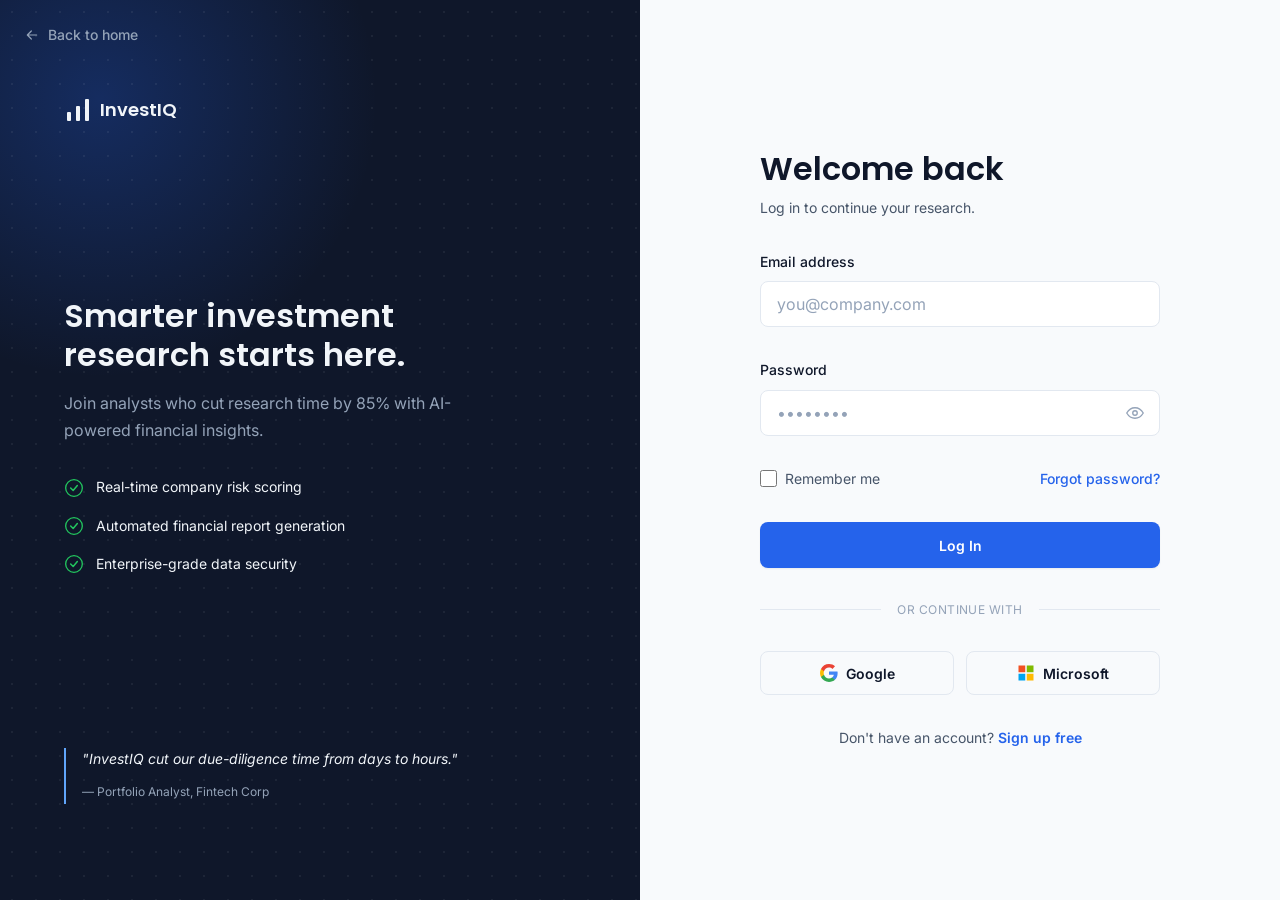
==== ai-analysis.html @ f7ddc1a7 "feat: complete InvestIQ platform with live AI analysis, investment reports, and security hardening" ====
<!DOCTYPE html>
<html lang="en">
<head>
  <meta charset="UTF-8" />
  <meta name="viewport" content="width=device-width, initial-scale=1.0" />
  <title>AI Analysis — InvestIQ</title>
  <meta name="description" content="AI-generated investment analysis, recommendation, SWOT, and multi-year predictions for a company." />

  <link rel="preconnect" href="https://fonts.googleapis.com">
  <link rel="preconnect" href="https://fonts.gstatic.com" crossorigin>
  <link href="https://fonts.googleapis.com/css2?family=Inter:wght@400;500;600;700&family=Poppins:wght@500;600;700&display=swap" rel="stylesheet">

  <link rel="stylesheet" href="css/variables.css" />
  <link rel="stylesheet" href="css/base.css" />
  <link rel="stylesheet" href="css/dashboard.css" />
  <link rel="stylesheet" href="css/company-research.css" />
  <link rel="stylesheet" href="css/ai-analysis.css" />
</head>
<body>

  <div class="sidebar-backdrop" id="sidebarBackdrop"></div>

  <div class="dashboard-shell">

    <!-- ==========================================================
         SIDEBAR (same structure as dashboard.html, AI Analysis active)
         ========================================================== -->
    <aside class="sidebar" id="sidebar">
      <a href="index.html" class="sidebar__logo">
        <svg width="26" height="26" viewBox="0 0 28 28" fill="none" xmlns="http://www.w3.org/2000/svg" aria-hidden="true">
          <rect x="3" y="16" width="4" height="9" rx="1" fill="currentColor"/>
          <rect x="12" y="10" width="4" height="15" rx="1" fill="currentColor"/>
          <rect x="21" y="3" width="4" height="22" rx="1" fill="currentColor"/>
        </svg>
        <span class="sidebar__logo-text">InvestIQ</span>
      </a>

      <nav class="sidebar__group">
        <span class="sidebar__group-title">Workspace</span>
        <a href="dashboard.html" class="sidebar__link">
          <svg viewBox="0 0 24 24" fill="none" aria-hidden="true"><rect x="3" y="3" width="7" height="9" rx="1.5" stroke="currentColor" stroke-width="1.8"/><rect x="14" y="3" width="7" height="5" rx="1.5" stroke="currentColor" stroke-width="1.8"/><rect x="14" y="12" width="7" height="9" rx="1.5" stroke="currentColor" stroke-width="1.8"/><rect x="3" y="16" width="7" height="5" rx="1.5" stroke="currentColor" stroke-width="1.8"/></svg>
          <span>Dashboard</span>
        </a>
        <a href="company-research.html" class="sidebar__link">
          <svg viewBox="0 0 24 24" fill="none" aria-hidden="true"><circle cx="11" cy="11" r="7" stroke="currentColor" stroke-width="1.8"/><path d="m20 20-3.5-3.5" stroke="currentColor" stroke-width="1.8" stroke-linecap="round"/></svg>
          <span>Company Research</span>
        </a>
        <a href="ai-analysis.html" class="sidebar__link is-active" aria-current="page">
          <svg viewBox="0 0 24 24" fill="none" aria-hidden="true"><path d="M12 2 4 5v6c0 5.2 3.4 9 8 11 4.6-2 8-5.8 8-11V5l-8-3Z" stroke="currentColor" stroke-width="1.8" stroke-linejoin="round"/><path d="m9 12 2 2 4-4" stroke="currentColor" stroke-width="1.8" stroke-linecap="round" stroke-linejoin="round"/></svg>
          <span>AI Analysis</span>
        </a>
        <a href="investment-report.html" class="sidebar__link">
          <svg viewBox="0 0 24 24" fill="none" aria-hidden="true"><path d="M7 3h7l5 5v13H7V3Z" stroke="currentColor" stroke-width="1.8" stroke-linejoin="round"/><path d="M14 3v5h5M9 13h6M9 17h6" stroke="currentColor" stroke-width="1.8" stroke-linecap="round"/></svg>
          <span>Reports</span>
        </a>
        <a href="saved-reports.html" class="sidebar__link">
          <svg viewBox="0 0 24 24" fill="none" aria-hidden="true"><path d="M6 3h12v18l-6-4-6 4V3Z" stroke="currentColor" stroke-width="1.8" stroke-linejoin="round"/></svg>
          <span>Saved Reports</span>
        </a>
      </nav>

      <div class="sidebar__spacer"></div>

      <nav class="sidebar__group sidebar__footer">
        <span class="sidebar__group-title">Account</span>
        <a href="profile.html" class="sidebar__link">
          <svg viewBox="0 0 24 24" fill="none" aria-hidden="true"><circle cx="12" cy="8" r="4" stroke="currentColor" stroke-width="1.8"/><path d="M4 20c1.6-3.8 5-6 8-6s6.4 2.2 8 6" stroke="currentColor" stroke-width="1.8" stroke-linecap="round"/></svg>
          <span>Profile</span>
        </a>
        <a href="settings.html" class="sidebar__link">
          <svg viewBox="0 0 24 24" fill="none" aria-hidden="true"><circle cx="12" cy="12" r="3" stroke="currentColor" stroke-width="1.8"/><path d="M19 12a7 7 0 0 0-.1-1.2l2-1.6-2-3.4-2.4.9a7 7 0 0 0-2-1.2L14 3h-4l-.5 2.5a7 7 0 0 0-2 1.2l-2.4-.9-2 3.4 2 1.6a7 7 0 0 0 0 2.4l-2 1.6 2 3.4 2.4-.9a7 7 0 0 0 2 1.2L10 21h4l.5-2.5a7 7 0 0 0 2-1.2l2.4.9 2-3.4-2-1.6c.07-.4.1-.8.1-1.2Z" stroke="currentColor" stroke-width="1.5" stroke-linejoin="round"/></svg>
          <span>Settings</span>
        </a>
        <a href="help.html" class="sidebar__link">
          <svg viewBox="0 0 24 24" fill="none" aria-hidden="true"><circle cx="12" cy="12" r="10" stroke="currentColor" stroke-width="1.8"/><path d="M9.5 9a2.5 2.5 0 0 1 4.9.8c0 1.7-2.4 1.7-2.4 3.5" stroke="currentColor" stroke-width="1.8" stroke-linecap="round"/><circle cx="12" cy="16.5" r="0.9" fill="currentColor"/></svg>
          <span>Help</span>
        </a>
        <a href="index.html" class="sidebar__link sidebar__link--logout">
          <svg viewBox="0 0 24 24" fill="none" aria-hidden="true"><path d="M9 21H5a2 2 0 0 1-2-2V5a2 2 0 0 1 2-2h4" stroke="currentColor" stroke-width="1.8" stroke-linecap="round" stroke-linejoin="round"/><path d="M16 17l5-5-5-5M21 12H9" stroke="currentColor" stroke-width="1.8" stroke-linecap="round" stroke-linejoin="round"/></svg>
          <span>Logout</span>
        </a>
      </nav>
    </aside>

    <!-- ==========================================================
         CONTENT COLUMN
         ========================================================== -->
    <div class="dashboard-content">

      <!-- TOPBAR (same structure as dashboard.html) -->
      <header class="topbar">
        <button class="topbar__toggle" id="sidebarToggle" aria-label="Toggle sidebar" aria-expanded="false">
          <svg viewBox="0 0 24 24" fill="none" aria-hidden="true" width="20" height="20"><path d="M4 6h16M4 12h16M4 18h16" stroke="currentColor" stroke-width="1.8" stroke-linecap="round"/></svg>
        </button>

        <div class="topbar__search">
          <svg viewBox="0 0 24 24" fill="none" aria-hidden="true"><circle cx="11" cy="11" r="7" stroke="currentColor" stroke-width="1.8"/><path d="m20 20-3.5-3.5" stroke="currentColor" stroke-width="1.8" stroke-linecap="round"/></svg>
          <input type="search" placeholder="Search companies, reports, tickers..." aria-label="Search" />
        </div>

        <div class="topbar__spacer"></div>

        <span class="topbar__date" id="topbarDate"></span>

        <div class="topbar__actions">
          <div class="dropdown" data-dropdown>
            <button class="topbar__icon-btn" data-dropdown-trigger aria-label="Notifications" aria-expanded="false" aria-haspopup="true">
              <svg viewBox="0 0 24 24" fill="none" aria-hidden="true"><path d="M6 8a6 6 0 1 1 12 0c0 4 1.5 5.5 2 6H4c.5-.5 2-2 2-6Z" stroke="currentColor" stroke-width="1.7" stroke-linejoin="round"/><path d="M10 20a2 2 0 0 0 4 0" stroke="currentColor" stroke-width="1.7" stroke-linecap="round"/></svg>
              <span class="topbar__badge" aria-hidden="true"></span>
            </button>
            <div class="dropdown__panel" role="menu">
              <div class="dropdown__header">
                Notifications
                <a href="#">Mark all read</a>
              </div>
              <div class="notification-item">
                <span class="notification-item__dot"></span>
                <div>
                  <div class="notification-item__title">AI analysis complete for NVIDIA Corp.</div>
                  <div class="notification-item__time">12 minutes ago</div>
                </div>
              </div>
              <div class="notification-item">
                <span class="notification-item__dot"></span>
                <div>
                  <div class="notification-item__title">Your Tesla Inc. report is ready to view.</div>
                  <div class="notification-item__time">1 hour ago</div>
                </div>
              </div>
              <div class="notification-item">
                <span class="notification-item__dot"></span>
                <div>
                  <div class="notification-item__title">Weekly market summary is available.</div>
                  <div class="notification-item__time">Yesterday</div>
                </div>
              </div>
            </div>
          </div>

          <div class="dropdown" data-dropdown>
            <button class="user-trigger" data-dropdown-trigger aria-label="Account menu" aria-expanded="false" aria-haspopup="true">
              <span class="user-avatar">AS</span>
              <span class="user-trigger__name">Aditi Sharma</span>
              <svg viewBox="0 0 24 24" fill="none" aria-hidden="true"><path d="m6 9 6 6 6-6" stroke="currentColor" stroke-width="1.8" stroke-linecap="round" stroke-linejoin="round"/></svg>
            </button>
            <div class="dropdown__panel user-menu" role="menu">
              <div class="user-menu__identity">
                <span class="user-avatar">AS</span>
                <div>
                  <div class="user-menu__identity-name">Aditi Sharma</div>
                  <div class="user-menu__identity-email">aditi.sharma@investiq.com</div>
                </div>
              </div>
              <a href="#" class="dropdown-link">
                <svg viewBox="0 0 24 24" fill="none" aria-hidden="true"><circle cx="12" cy="8" r="4" stroke="currentColor" stroke-width="1.8"/><path d="M4 20c1.6-3.8 5-6 8-6s6.4 2.2 8 6" stroke="currentColor" stroke-width="1.8" stroke-linecap="round"/></svg>
                Profile
              </a>
              <a href="#" class="dropdown-link">
                <svg viewBox="0 0 24 24" fill="none" aria-hidden="true"><circle cx="12" cy="12" r="3" stroke="currentColor" stroke-width="1.8"/><path d="M19 12a7 7 0 0 0-.1-1.2l2-1.6-2-3.4-2.4.9a7 7 0 0 0-2-1.2L14 3h-4l-.5 2.5a7 7 0 0 0-2 1.2l-2.4-.9-2 3.4 2 1.6a7 7 0 0 0 0 2.4l-2 1.6 2 3.4 2.4-.9a7 7 0 0 0 2 1.2L10 21h4l.5-2.5a7 7 0 0 0 2-1.2l2.4.9 2-3.4-2-1.6c.07-.4.1-.8.1-1.2Z" stroke="currentColor" stroke-width="1.5" stroke-linejoin="round"/></svg>
                Settings
              </a>
              <div class="dropdown-divider"></div>
              <a href="index.html" class="dropdown-link dropdown-link--danger">
                <svg viewBox="0 0 24 24" fill="none" aria-hidden="true"><path d="M9 21H5a2 2 0 0 1-2-2V5a2 2 0 0 1 2-2h4" stroke="currentColor" stroke-width="1.8" stroke-linecap="round" stroke-linejoin="round"/><path d="M16 17l5-5-5-5M21 12H9" stroke="currentColor" stroke-width="1.8" stroke-linecap="round" stroke-linejoin="round"/></svg>
                Logout
              </a>
            </div>
          </div>
        </div>
      </header>

      <!-- BODY -->
      <div class="dashboard-body dashboard-body--single">
        <main class="dashboard-main">

          <!-- ==========================================================
               HEADER — real research identity + status
               ========================================================== -->
          <section class="panel ai-header" aria-label="Analysis header" data-skeleton id="aiHeaderPanel">
            <div class="ai-header__identity">
              <div class="company-overview__logo" id="aiCompanyLogo">--</div>
              <div>
                <h1 class="ai-header__name" id="aiCompanyName">Select a company to analyze</h1>
                <span class="company-overview__ticker" id="aiCompanyTicker"></span>
              </div>
            </div>

            <div class="ai-header__meta">
              <div class="ai-header__meta-item">
                <span class="company-overview__label">Analysis Status</span>
                <span class="badge" id="aiStatusBadge">Not started</span>
              </div>
              <div class="ai-header__meta-item">
                <span class="company-overview__label">AI Score</span>
                <span class="ai-header__confidence" id="aiHeaderScore">--</span>
              </div>
              <button type="button" class="btn btn-primary" id="runAnalysisBtn">
                <svg viewBox="0 0 24 24" fill="none" aria-hidden="true" width="18" height="18"><path d="M12 2 4 5v6c0 5.2 3.4 9 8 11 4.6-2 8-5.8 8-11V5l-8-3Z" stroke="currentColor" stroke-width="1.8" stroke-linejoin="round"/></svg>
                <span class="btn-label">Run AI Analysis</span>
              </button>
            </div>
          </section>

          <!-- Empty state shown when no ?research_id= is present -->
          <section class="panel" id="aiNoResearchNotice" hidden>
            <p>No research selected. Start from <a href="company-research.html">Company Research</a> to create one, then come back here to run AI analysis on it.</p>
          </section>

          <!-- Error / provider-unavailable state -->
          <section class="panel" id="aiErrorNotice" role="alert" hidden></section>

          <!-- ==========================================================
               OVERALL AI SCORE — real ai_score from Gemini (0-100),
               validated server-side; never a fabricated default.
               ========================================================== -->
          <section class="panel ai-score" aria-label="Overall AI score" id="aiScoreSection" hidden>
            <div class="ai-score__main">
              <div class="ai-score__circle">
                <svg viewBox="0 0 120 120" aria-hidden="true">
                  <circle cx="60" cy="60" r="50" fill="none" stroke="var(--color-border)" stroke-width="10"/>
                  <circle class="gauge-arc" id="aiScoreArc" style="--gauge-offset:100;" cx="60" cy="60" r="50" stroke="var(--color-primary)" pathLength="314" stroke-dasharray="314" transform="rotate(-90 60 60)"/>
                </svg>
                <div class="ai-score__circle-label">
                  <span class="ai-score__number" id="aiScoreNumber">--</span>
                  <span class="ai-score__out-of">/ 100</span>
                </div>
              </div>
              <div>
                <h2 class="panel__title">Overall AI Score</h2>
                <p class="ai-score__summary" id="aiSummaryText"></p>
              </div>
            </div>
            <p class="field-hint">AI-generated score based only on the financial data and news retrieved for this company — not a guarantee or certified rating.</p>
          </section>

          <!-- ==========================================================
               FINANCIAL DATA — real Alpha Vantage quote (same fields
               shown on Company Research), plus Gemini's plain-language
               financial_assessment text. No fabricated Revenue/EPS/
               Cash Flow/Debt/ROE, since the quote endpoint used here
               doesn't provide them.
               ========================================================== -->
          <section aria-label="Financial data" id="aiFinancialSection" hidden>
            <div class="panel__head panel__head--loose">
              <h2 class="panel__title">Financial Data</h2>
            </div>
            <div class="stat-cards financial-summary" id="aiFinancialCards"></div>
            <div class="panel" style="margin-top:1rem;">
              <h3 class="panel__title" style="font-size:0.95rem;">AI Financial Assessment</h3>
              <p id="aiFinancialAssessment"></p>
            </div>
          </section>

          <!-- ==========================================================
               AI RECOMMENDATION — real recommendation (Buy/Hold/Sell)
               + ai_score as "confidence", explained with the model's
               own overall_outlook text. Never phrased as certain.
               ========================================================== -->
          <section class="panel ai-recommendation" aria-label="AI recommendation" id="aiRecommendationSection" hidden>
            <div class="panel__head">
              <h2 class="panel__title">AI Recommendation</h2>
              <span class="eyebrow">
                <svg width="12" height="12" viewBox="0 0 12 12" fill="none" aria-hidden="true"><circle cx="6" cy="6" r="6" fill="currentColor"/></svg>
                AI Generated
              </span>
            </div>
            <div class="ai-recommendation__body">
              <div class="ai-recommendation__verdict">
                <span class="ai-recommendation__verdict-label badge" id="aiRecommendationBadge">--</span>
                <span class="ai-recommendation__confidence" id="aiRecommendationConfidence"></span>
              </div>
              <p class="ai-recommendation__explanation" id="aiOutlookText"></p>
            </div>
          </section>

          <!-- ==========================================================
               RISKS & OPPORTUNITIES — real key_risks/key_opportunities
               text from Gemini. Renamed from "SWOT Analysis" since the
               model isn't asked to produce a full four-quadrant SWOT.
               ========================================================== -->
          <section class="panel swot" aria-label="Risks and opportunities" id="aiRisksSection" hidden>
            <div class="panel__head">
              <h2 class="panel__title">Risks &amp; Opportunities</h2>
            </div>
            <div class="swot-grid">
              <div class="swot-quadrant swot-quadrant--weakness">
                <h3 class="swot-quadrant__title">Key Risks</h3>
                <p id="aiKeyRisks"></p>
              </div>
              <div class="swot-quadrant swot-quadrant--opportunity">
                <h3 class="swot-quadrant__title">Key Opportunities</h3>
                <p id="aiKeyOpportunities"></p>
              </div>
            </div>
          </section>

          <!-- ==========================================================
               NEWS SENTIMENT — real news_sentiment text from Gemini,
               based on the same articles fetched on Company Research.
               No fabricated Analyst/Social sentiment sub-scores.
               ========================================================== -->
          <section class="panel market-sentiment" aria-label="News sentiment" id="aiNewsSentimentSection" hidden>
            <div class="panel__head">
              <h2 class="panel__title">News Sentiment</h2>
            </div>
            <p id="aiNewsSentimentText"></p>
          </section>

          <!-- ==========================================================
               ACTION BUTTONS
               ========================================================== -->
          <section class="research-actions" aria-label="Analysis actions" id="aiActionsSection" hidden>
            <button type="button" class="btn btn-primary" id="goToReportBtn">
              <svg viewBox="0 0 24 24" fill="none" aria-hidden="true" width="18" height="18"><path d="M12 2 4 5v6c0 5.2 3.4 9 8 11 4.6-2 8-5.8 8-11V5l-8-3Z" stroke="currentColor" stroke-width="1.8" stroke-linejoin="round"/></svg>
              <span class="btn-label">Generate Full Report</span>
            </button>
            <button type="button" class="btn btn-ghost" id="exportAnalysisBtn">
              <svg viewBox="0 0 24 24" fill="none" aria-hidden="true" width="18" height="18"><path d="M7 3h7l5 5v13H7V3Z" stroke="currentColor" stroke-width="1.8" stroke-linejoin="round"/><path d="M14 3v5h5" stroke="currentColor" stroke-width="1.8" stroke-linecap="round"/></svg>
              <span class="btn-label">Export</span>
            </button>
          </section>

        </main>
      </div>
    </div>
  </div>

  <script src="js/config.js" defer></script>
  <script src="js/dashboard.js" defer></script>
  <script src="js/ai-analysis.js" defer></script>
</body>
</html>
---- css/variables.css ----
/* ==========================================================================
   VARIABLES.CSS
   --------------------------------------------------------------------------
   This file holds every design "token" for InvestIQ: colors, fonts,
   spacing, radii, shadows, and animation timings.

   WHY THIS FILE EXISTS:
   Instead of hardcoding a hex code or a pixel value in fifty different
   places, we define it once here as a CSS Custom Property (a "variable").
   Later, when we build the Dashboard, Reports page, or Company Analysis
   page, every one of those files will reuse these SAME variables. This is
   what makes the whole project "scalable" -- if the client ever asks to
   change the brand blue, we change ONE line here instead of hunting
   through thousands of lines of CSS.
   ========================================================================== */

:root {
  /* ------------------------------------------------------------------
     COLOR SYSTEM
     Financial products live and die on trust, so every color here is
     chosen for a psychological reason, not just because it looks nice.
     ------------------------------------------------------------------ */

  /* Brand blue: the "trust" color. Used for primary buttons, links,
     active states, and the logo. Blue is the most trusted color in
     finance (think Chase, PayPal, Visa, American Express). */
  --color-primary: #2563eb;
  --color-primary-dark: #1d4ed8;
  --color-primary-light: #60a5fa;

  /* Deep navy: our "authority" color. Used for the navbar background,
     footer, and dark UI surfaces. Navy reads as serious and corporate
     without the harshness of pure black. */
  --color-navy: #0f172a;
  --color-navy-soft: #1e293b;

  /* Neutral surfaces */
  --color-bg: #f8fafc;       /* page background - soft, not stark white */
  --color-surface: #ffffff;  /* card background */
  --color-surface-tint: #eef4ff; /* faint blue-tinted band, used to break
                                     up light sections without going full
                                     navy (keeps the navy "bookend" feel
                                     reserved for hero-glow + footer only) */
  --color-border: #e2e8f0;   /* hairline borders between elements */

  /* Text colors */
  --color-text-primary: #0f172a;   /* headings - near-black navy */
  --color-text-secondary: #475569; /* body copy */
  --color-text-muted: #94a3b8;     /* captions, timestamps, helper text */
  --color-text-on-dark: #f1f5f9;   /* text placed on navy backgrounds */
  --color-text-on-dark-muted: #94a3b8;

  /* Signal colors -- these map directly to financial psychology.
     Green = growth/gain, Red = risk/loss, Amber = caution/neutral. */
  --color-success: #22c55e;
  --color-success-bg: #dcfce7;
  --color-danger: #ef4444;
  --color-danger-bg: #fee2e2;
  --color-warning: #f59e0b;
  --color-warning-bg: #fef3c7;

  /* Gradients used sparingly for the hero "signature" panel only --
     everywhere else stays flat and calm, so the one gradient we use
     actually feels special instead of decorative noise. */
  --gradient-primary: linear-gradient(135deg, #1e3a8a 0%, #2563eb 60%, #3b82f6 100%);

  /* ------------------------------------------------------------------
     TYPOGRAPHY
     Poppins = display face (headlines only, used with restraint).
     Inter   = body/UI face (paragraphs, buttons, nav, data tables) --
     Inter has excellent legibility at small sizes and true tabular
     figures, which matters a lot once we're rendering financial numbers.
     ------------------------------------------------------------------ */
  --font-display: 'Poppins', 'Inter', sans-serif;
  --font-body: 'Inter', -apple-system, BlinkMacSystemFont, sans-serif;

  --fs-xs: 0.75rem;    /* 12px - captions */
  --fs-sm: 0.875rem;   /* 14px - helper text, nav links */
  --fs-base: 1rem;     /* 16px - body copy */
  --fs-lg: 1.125rem;   /* 18px - lead paragraphs */
  --fs-xl: 1.5rem;     /* 24px - card titles */
  --fs-2xl: 2rem;      /* 32px - section headings */
  --fs-3xl: 2.75rem;   /* 44px - hero headline (desktop) */
  --fs-4xl: 3.5rem;    /* 56px - reserved for extra-large displays */

  --fw-regular: 400;
  --fw-medium: 500;
  --fw-semibold: 600;
  --fw-bold: 700;

  /* ------------------------------------------------------------------
     SPACING SYSTEM -- strict 8-point grid.
     Every margin/padding in the project should be a multiple of 8px
     (or occasionally 4px for tight spots). This is what makes a layout
     feel "designed" rather than eyeballed.
     ------------------------------------------------------------------ */
  --space-1: 0.25rem;  /* 4px  */
  --space-2: 0.5rem;   /* 8px  */
  --space-3: 0.75rem;  /* 12px */
  --space-4: 1rem;     /* 16px */
  --space-5: 1.5rem;   /* 24px */
  --space-6: 2rem;     /* 32px */
  --space-7: 3rem;     /* 48px */
  --space-8: 4rem;     /* 64px */
  --space-9: 6rem;     /* 96px */
  --space-10: 8rem;    /* 128px */

  /* ------------------------------------------------------------------
     RADIUS, SHADOW, MOTION
     ------------------------------------------------------------------ */
  --radius-sm: 8px;
  --radius-md: 12px;
  --radius-lg: 20px;
  --radius-full: 999px;

  --shadow-sm: 0 1px 2px rgba(15, 23, 42, 0.06);
  --shadow-md: 0 4px 12px rgba(15, 23, 42, 0.08);
  --shadow-lg: 0 12px 32px rgba(15, 23, 42, 0.12);
  --shadow-glow: 0 20px 60px rgba(37, 99, 235, 0.25);

  --ease-standard: cubic-bezier(0.4, 0, 0.2, 1);
  --duration-fast: 150ms;
  --duration-base: 250ms;
  --duration-slow: 500ms;

  /* Max width for centered page content -- keeps lines of text and
     layouts readable on large monitors instead of stretching edge to edge. */
  --container-width: 1200px;
}
---- css/base.css ----
/* ==========================================================================
   BASE.CSS
   --------------------------------------------------------------------------
   A lightweight reset + global element defaults. This runs ONCE, site-wide.
   Component files (navbar.css, hero.css, etc.) never redefine things like
   body font or box-sizing -- they inherit it from here. Keeping resets
   separate from components prevents the CSS specificity conflicts the
   brief specifically warned about (rules cancelling each other out).
   ========================================================================== */

*,
*::before,
*::after {
  box-sizing: border-box;
  margin: 0;
  padding: 0;
}

html {
  scroll-behavior: smooth;
  -webkit-text-size-adjust: 100%;
}

@media (prefers-reduced-motion: reduce) {
  html {
    scroll-behavior: auto;
  }
  *,
  *::before,
  *::after {
    animation-duration: 0.01ms !important;
    animation-iteration-count: 1 !important;
    transition-duration: 0.01ms !important;
    scroll-behavior: auto !important;
  }
}

body {
  font-family: var(--font-body);
  font-size: var(--fs-base);
  line-height: 1.6;
  color: var(--color-text-secondary);
  background-color: var(--color-bg);
  -webkit-font-smoothing: antialiased;
  -moz-osx-font-smoothing: grayscale;
}

h1, h2, h3, h4, h5, h6 {
  font-family: var(--font-display);
  color: var(--color-text-primary);
  font-weight: var(--fw-semibold);
  line-height: 1.2;
}

img, svg {
  display: block;
  max-width: 100%;
}

a {
  color: inherit;
  text-decoration: none;
}

button {
  font-family: inherit;
  cursor: pointer;
  border: none;
  background: none;
}

ul, ol {
  list-style: none;
}

:focus-visible {
  outline: 2px solid var(--color-primary);
  outline-offset: 3px;
  border-radius: var(--radius-sm);
}

.container {
  width: 100%;
  max-width: var(--container-width);
  margin-inline: auto;
  padding-inline: var(--space-5);
}

.section {
  padding-block: var(--space-9);
  scroll-margin-top: 88px; /* keeps anchor-scrolled sections clear of the sticky navbar */
}

.eyebrow {
  display: inline-flex;
  align-items: center;
  gap: var(--space-2);
  font-size: var(--fs-xs);
  font-weight: var(--fw-semibold);
  letter-spacing: 0.08em;
  text-transform: uppercase;
  color: var(--color-primary);
  background: rgba(37, 99, 235, 0.08);
  padding: var(--space-2) var(--space-4);
  border-radius: var(--radius-full);
}

.btn {
  display: inline-flex;
  align-items: center;
  justify-content: center;
  gap: var(--space-2);
  font-family: var(--font-body);
  font-size: var(--fs-sm);
  font-weight: var(--fw-semibold);
  padding: var(--space-3) var(--space-5);
  border-radius: var(--radius-sm);
  transition: transform var(--duration-fast) var(--ease-standard),
              box-shadow var(--duration-fast) var(--ease-standard),
              background-color var(--duration-fast) var(--ease-standard);
  white-space: nowrap;
}

.btn-primary {
  background: var(--color-primary);
  color: #ffffff;
  box-shadow: var(--shadow-sm);
}

.btn-primary:hover {
  background: var(--color-primary-dark);
  box-shadow: var(--shadow-md);
  transform: translateY(-1px);
}

.btn-ghost {
  background: transparent;
  color: var(--color-text-primary);
  border: 1px solid var(--color-border);
}

.btn-ghost:hover {
  border-color: var(--color-primary);
  color: var(--color-primary);
}

.btn-lg {
  padding: var(--space-4) var(--space-6);
  font-size: var(--fs-base);
}
---- css/dashboard.css ----
/* ==========================================================================
   DASHBOARD.CSS
   --------------------------------------------------------------------------
   Styles for dashboard.html only. Everything here builds on top of the
   tokens in variables.css and the .btn/.eyebrow/.container utilities in
   base.css -- nothing is redefined here that already exists elsewhere.

   PAGE SKELETON:
     ┌─────────────┬──────────────────────────────────────────┐
     │             │  .topbar (sticky)                          │
     │  .sidebar   ├──────────────────────────────┬─────────────┤
     │             │  .dashboard-main              │ .insights-  │
     │             │  (welcome, stats, charts,      │  panel      │
     │             │   table, recent searches)      │ (right)     │
     └─────────────┴──────────────────────────────┴─────────────┘

   .dashboard-shell is a CSS grid with two columns (sidebar, content).
   Inside the content column, .dashboard-body is ANOTHER grid splitting
   main content from the right insights panel. Two nested grids instead
   of one complex one -- easier to reason about and to collapse
   independently at different breakpoints.
   ========================================================================== */

/* ------------------------------------------------------------------
   SHELL + SIDEBAR
   ------------------------------------------------------------------ */
html, body {
  height: 100%;
}

.dashboard-shell {
  display: grid;
  grid-template-columns: 260px 1fr;
  min-height: 100vh;
  background: var(--color-bg);
}

.sidebar {
  background: var(--color-navy);
  color: var(--color-text-on-dark-muted);
  display: flex;
  flex-direction: column;
  padding: var(--space-5) var(--space-4);
  position: sticky;
  top: 0;
  height: 100vh;
  overflow-y: auto;
  transition: width var(--duration-base) var(--ease-standard);
}

.sidebar__logo {
  display: flex;
  align-items: center;
  gap: var(--space-2);
  color: var(--color-text-on-dark);
  font-family: var(--font-display);
  font-weight: var(--fw-semibold);
  font-size: var(--fs-lg);
  padding: var(--space-2);
  margin-bottom: var(--space-7);
}

.sidebar__logo svg {
  color: var(--color-primary-light);
  flex-shrink: 0;
}

.sidebar__group {
  display: flex;
  flex-direction: column;
  gap: var(--space-1);
  margin-bottom: var(--space-6);
}

.sidebar__group-title {
  font-size: 0.6875rem;
  font-weight: var(--fw-semibold);
  letter-spacing: 0.08em;
  text-transform: uppercase;
  color: var(--color-text-on-dark-muted);
  opacity: 0.6;
  padding: 0 var(--space-3);
  margin-bottom: var(--space-2);
}

.sidebar__link {
  display: flex;
  align-items: center;
  gap: var(--space-3);
  padding: var(--space-3);
  border-radius: var(--radius-sm);
  font-size: var(--fs-sm);
  font-weight: var(--fw-medium);
  color: var(--color-text-on-dark-muted);
  border-left: 3px solid transparent;
  transition: background-color var(--duration-fast) var(--ease-standard),
              color var(--duration-fast) var(--ease-standard);
}

.sidebar__link svg {
  width: 20px;
  height: 20px;
  flex-shrink: 0;
}

.sidebar__link:hover {
  background: rgba(255, 255, 255, 0.06);
  color: var(--color-text-on-dark);
}

/* Active page indicator: tinted background + left accent bar, so it's
   readable at a glance even when the label is hidden in rail mode. */
.sidebar__link.is-active {
  background: rgba(37, 99, 235, 0.16);
  color: #ffffff;
  border-left-color: var(--color-primary-light);
}

.sidebar__link--logout {
  color: #fca5a5;
}

.sidebar__link--logout:hover {
  background: rgba(239, 68, 68, 0.12);
  color: #fecaca;
}

.sidebar__spacer {
  flex: 1;
}

.sidebar__footer {
  border-top: 1px solid rgba(255, 255, 255, 0.08);
  padding-top: var(--space-4);
}

/* Backdrop shown behind the sidebar only on mobile, when it's open as
   an off-canvas drawer (see media query near the bottom of this file). */
.sidebar-backdrop {
  display: none;
}

/* ------------------------------------------------------------------
   CONTENT COLUMN
   ------------------------------------------------------------------ */
.dashboard-content {
  min-width: 0; /* prevents grid children (like the table) from
                   forcing the whole column wider than the viewport */
}

/* ------------------------------------------------------------------
   TOPBAR
   ------------------------------------------------------------------ */
.topbar {
  position: sticky;
  top: 0;
  z-index: 50;
  display: flex;
  align-items: center;
  gap: var(--space-4);
  background: rgba(248, 250, 252, 0.85);
  backdrop-filter: blur(10px);
  -webkit-backdrop-filter: blur(10px);
  border-bottom: 1px solid var(--color-border);
  padding: var(--space-4) var(--space-6);
}

.topbar__toggle {
  display: flex;
  align-items: center;
  justify-content: center;
  width: 38px;
  height: 38px;
  border-radius: var(--radius-sm);
  color: var(--color-text-secondary);
  transition: background-color var(--duration-fast) var(--ease-standard);
  flex-shrink: 0;
}

.topbar__toggle:hover {
  background: var(--color-surface-tint);
  color: var(--color-primary);
}

.topbar__search {
  position: relative;
  flex: 1;
  max-width: 420px;
}

.topbar__search svg {
  position: absolute;
  left: var(--space-3);
  top: 50%;
  transform: translateY(-50%);
  width: 18px;
  height: 18px;
  color: var(--color-text-muted);
  pointer-events: none;
}

.topbar__search input {
  width: 100%;
  padding: var(--space-2) var(--space-4) var(--space-2) var(--space-8);
  font-size: var(--fs-sm);
  border: 1px solid var(--color-border);
  border-radius: var(--radius-full);
  background: var(--color-surface);
  transition: border-color var(--duration-fast) var(--ease-standard),
              box-shadow var(--duration-fast) var(--ease-standard);
}

.topbar__search input:focus {
  outline: none;
  border-color: var(--color-primary);
  box-shadow: 0 0 0 3px rgba(37, 99, 235, 0.12);
}

.topbar__spacer {
  flex: 1;
}

.topbar__date {
  font-size: var(--fs-xs);
  color: var(--color-text-muted);
  white-space: nowrap;
  display: none;
}

.topbar__actions {
  display: flex;
  align-items: center;
  gap: var(--space-3);
}

/* Bell + dropdown */
.topbar__icon-btn {
  position: relative;
  display: flex;
  align-items: center;
  justify-content: center;
  width: 38px;
  height: 38px;
  border-radius: 50%;
  color: var(--color-text-secondary);
  transition: background-color var(--duration-fast) var(--ease-standard);
}

.topbar__icon-btn:hover {
  background: var(--color-surface-tint);
  color: var(--color-primary);
}

.topbar__icon-btn svg {
  width: 20px;
  height: 20px;
}

.topbar__badge {
  position: absolute;
  top: 6px;
  right: 7px;
  width: 8px;
  height: 8px;
  border-radius: 50%;
  background: var(--color-danger);
  border: 2px solid var(--color-bg);
}

/* Generic dropdown panel shared by notifications + user menu */
.dropdown {
  position: relative;
}

.dropdown__panel {
  position: absolute;
  top: calc(100% + var(--space-3));
  right: 0;
  width: 320px;
  background: var(--color-surface);
  border: 1px solid var(--color-border);
  border-radius: var(--radius-md);
  box-shadow: var(--shadow-lg);
  padding: var(--space-2);
  opacity: 0;
  transform: translateY(-8px) scale(0.98);
  pointer-events: none;
  transform-origin: top right;
  transition: opacity var(--duration-fast) var(--ease-standard),
              transform var(--duration-fast) var(--ease-standard);
  z-index: 60;
}

.dropdown__panel.is-open {
  opacity: 1;
  transform: translateY(0) scale(1);
  pointer-events: auto;
}

.dropdown__header {
  display: flex;
  align-items: center;
  justify-content: space-between;
  padding: var(--space-3);
  font-size: var(--fs-sm);
  font-weight: var(--fw-semibold);
  color: var(--color-text-primary);
  border-bottom: 1px solid var(--color-border);
  margin-bottom: var(--space-2);
}

.dropdown__header a {
  font-size: var(--fs-xs);
  font-weight: var(--fw-medium);
  color: var(--color-primary);
}

.notification-item {
  display: flex;
  gap: var(--space-3);
  padding: var(--space-3);
  border-radius: var(--radius-sm);
  transition: background-color var(--duration-fast) var(--ease-standard);
}

.notification-item:hover {
  background: var(--color-surface-tint);
}

.notification-item__dot {
  width: 8px;
  height: 8px;
  border-radius: 50%;
  background: var(--color-primary);
  margin-top: 6px;
  flex-shrink: 0;
}

.notification-item__title {
  font-size: var(--fs-sm);
  color: var(--color-text-primary);
  margin-bottom: 2px;
}

.notification-item__time {
  font-size: var(--fs-xs);
  color: var(--color-text-muted);
}

/* User menu trigger */
.user-trigger {
  display: flex;
  align-items: center;
  gap: var(--space-2);
  padding: var(--space-1) var(--space-2) var(--space-1) var(--space-1);
  border-radius: var(--radius-full);
  transition: background-color var(--duration-fast) var(--ease-standard);
}

.user-trigger:hover {
  background: var(--color-surface-tint);
}

.user-avatar {
  width: 34px;
  height: 34px;
  border-radius: 50%;
  background: var(--gradient-primary);
  color: #fff;
  display: flex;
  align-items: center;
  justify-content: center;
  font-family: var(--font-display);
  font-weight: var(--fw-semibold);
  font-size: var(--fs-xs);
  flex-shrink: 0;
}

.user-trigger__name {
  font-size: var(--fs-sm);
  font-weight: var(--fw-medium);
  color: var(--color-text-primary);
  display: none;
}

.user-trigger > svg {
  width: 16px;
  height: 16px;
  color: var(--color-text-muted);
  display: none;
}

.user-menu {
  width: 240px;
}

.user-menu__identity {
  display: flex;
  align-items: center;
  gap: var(--space-3);
  padding: var(--space-3);
  margin-bottom: var(--space-2);
}

.user-menu__identity-name {
  font-size: var(--fs-sm);
  font-weight: var(--fw-semibold);
  color: var(--color-text-primary);
}

.user-menu__identity-email {
  font-size: var(--fs-xs);
  color: var(--color-text-muted);
}

.dropdown-link {
  display: flex;
  align-items: center;
  gap: var(--space-3);
  padding: var(--space-3);
  border-radius: var(--radius-sm);
  font-size: var(--fs-sm);
  color: var(--color-text-secondary);
  transition: background-color var(--duration-fast) var(--ease-standard),
              color var(--duration-fast) var(--ease-standard);
}

.dropdown-link svg {
  width: 18px;
  height: 18px;
  color: var(--color-text-muted);
}

.dropdown-link:hover {
  background: var(--color-surface-tint);
  color: var(--color-primary);
}

.dropdown-link--danger {
  color: var(--color-danger);
}

.dropdown-link--danger svg {
  color: var(--color-danger);
}

.dropdown-link--danger:hover {
  background: var(--color-danger-bg);
  color: var(--color-danger);
}

.dropdown-divider {
  height: 1px;
  background: var(--color-border);
  margin: var(--space-2) 0;
}

/* ------------------------------------------------------------------
   PAGE PADDING WRAPPER
   ------------------------------------------------------------------ */
.dashboard-body {
  display: grid;
  grid-template-columns: 1fr 320px;
  gap: var(--space-6);
  padding: var(--space-6);
  align-items: start;
}

.dashboard-main {
  min-width: 0;
  display: flex;
  flex-direction: column;
  gap: var(--space-7);
}

/* ------------------------------------------------------------------
   WELCOME SECTION
   ------------------------------------------------------------------ */
.welcome {
  display: flex;
  align-items: flex-end;
  justify-content: space-between;
  gap: var(--space-6);
  flex-wrap: wrap;
}

.welcome__title {
  font-size: var(--fs-2xl);
  margin-bottom: var(--space-2);
}

.welcome__subtitle {
  font-size: var(--fs-sm);
  color: var(--color-text-secondary);
}

.welcome__subtitle strong {
  color: var(--color-text-primary);
}

/* ------------------------------------------------------------------
   QUICK ACTIONS
   ------------------------------------------------------------------ */
.quick-actions {
  display: grid;
  grid-template-columns: repeat(4, 1fr);
  gap: var(--space-4);
}

.quick-action {
  display: flex;
  align-items: center;
  gap: var(--space-3);
  background: var(--color-surface);
  border: 1px solid var(--color-border);
  border-radius: var(--radius-md);
  padding: var(--space-4);
  text-align: left;
  transition: transform var(--duration-base) var(--ease-standard),
              box-shadow var(--duration-base) var(--ease-standard),
              border-color var(--duration-base) var(--ease-standard);
}

.quick-action:hover {
  transform: translateY(-3px);
  box-shadow: var(--shadow-md);
  border-color: transparent;
}

.quick-action__icon {
  width: 40px;
  height: 40px;
  border-radius: var(--radius-sm);
  background: var(--color-surface-tint);
  color: var(--color-primary);
  display: flex;
  align-items: center;
  justify-content: center;
  flex-shrink: 0;
}

.quick-action__icon svg {
  width: 20px;
  height: 20px;
}

.quick-action__label {
  font-size: var(--fs-sm);
  font-weight: var(--fw-semibold);
  color: var(--color-text-primary);
}

/* ------------------------------------------------------------------
   STATISTIC CARDS
   ------------------------------------------------------------------ */
.stat-cards {
  display: grid;
  grid-template-columns: repeat(5, 1fr);
  gap: var(--space-4);
}

.stat-card {
  background: var(--color-surface);
  border: 1px solid var(--color-border);
  border-radius: var(--radius-md);
  padding: var(--space-5);
  transition: transform var(--duration-base) var(--ease-standard),
              box-shadow var(--duration-base) var(--ease-standard);
}

.stat-card:hover {
  transform: translateY(-3px);
  box-shadow: var(--shadow-md);
}

.stat-card__top {
  display: flex;
  align-items: flex-start;
  justify-content: space-between;
  margin-bottom: var(--space-4);
}

.stat-card__icon {
  width: 38px;
  height: 38px;
  border-radius: var(--radius-sm);
  display: flex;
  align-items: center;
  justify-content: center;
}

.stat-card__icon svg {
  width: 19px;
  height: 19px;
}

.stat-card__icon--blue { background: rgba(37, 99, 235, 0.1); color: var(--color-primary); }
.stat-card__icon--green { background: var(--color-success-bg); color: var(--color-success); }
.stat-card__icon--amber { background: var(--color-warning-bg); color: var(--color-warning); }
.stat-card__icon--red { background: var(--color-danger-bg); color: var(--color-danger); }

.stat-card__trend {
  display: inline-flex;
  align-items: center;
  gap: 2px;
  font-size: var(--fs-xs);
  font-weight: var(--fw-semibold);
  padding: 2px var(--space-2);
  border-radius: var(--radius-full);
}

.stat-card__trend svg {
  width: 12px;
  height: 12px;
}

.stat-card__trend--up {
  color: var(--color-success);
  background: var(--color-success-bg);
}

.stat-card__trend--down {
  color: var(--color-danger);
  background: var(--color-danger-bg);
}

.stat-card__value {
  font-family: var(--font-display);
  font-size: var(--fs-xl);
  font-weight: var(--fw-bold);
  color: var(--color-text-primary);
  margin-bottom: var(--space-1);
}

.stat-card__label {
  font-size: var(--fs-xs);
  color: var(--color-text-muted);
}

/* ------------------------------------------------------------------
   SHARED "PANEL" CARD -- used by charts, table, recent searches
   ------------------------------------------------------------------ */
.panel {
  background: var(--color-surface);
  border: 1px solid var(--color-border);
  border-radius: var(--radius-md);
  padding: var(--space-5);
}

.panel__head {
  display: flex;
  align-items: center;
  justify-content: space-between;
  margin-bottom: var(--space-5);
  gap: var(--space-3);
}

.panel__title {
  font-size: var(--fs-lg);
}

.panel__link {
  font-size: var(--fs-xs);
  font-weight: var(--fw-semibold);
  color: var(--color-primary);
  white-space: nowrap;
}

.panel__link:hover {
  text-decoration: underline;
}

/* ------------------------------------------------------------------
   CHARTS GRID
   ------------------------------------------------------------------ */
.charts-grid {
  display: grid;
  grid-template-columns: 1fr 1fr;
  gap: var(--space-5);
}

.chart-card__figure {
  width: 100%;
  height: 160px;
  display: flex;
  align-items: center;
  justify-content: center;
}

.chart-card__figure svg {
  width: 100%;
  height: 100%;
}

/* Self-drawing line, reused from hero.css's technique but scoped
   locally here so this file has no dependency on hero.css loading. */
.chart-line {
  fill: none;
  stroke-width: 2.5;
  stroke-linecap: round;
  stroke-dasharray: 500;
  stroke-dashoffset: 500;
  animation: chart-draw 1.6s var(--ease-standard) forwards;
}

.chart-line--primary { stroke: var(--color-primary); }
.chart-line--success { stroke: var(--color-success); }

.chart-fill {
  opacity: 0;
  animation: chart-fade 0.6s var(--ease-standard) 1.2s forwards;
}

@keyframes chart-draw {
  to { stroke-dashoffset: 0; }
}

@keyframes chart-fade {
  to { opacity: 1; }
}

/* Donut chart segments animate their arc length in on load */
.donut-segment {
  fill: none;
  stroke-width: 3.2;
  stroke-dasharray: 100;
  stroke-dashoffset: 100;
  animation: donut-draw 1.4s var(--ease-standard) forwards;
}

@keyframes donut-draw {
  to { stroke-dashoffset: var(--donut-offset, 0); }
}

.chart-card__legend {
  display: flex;
  flex-wrap: wrap;
  gap: var(--space-4);
  margin-top: var(--space-4);
  font-size: var(--fs-xs);
  color: var(--color-text-secondary);
}

.chart-card__legend span {
  display: inline-flex;
  align-items: center;
  gap: var(--space-2);
}

.chart-card__legend i {
  width: 8px;
  height: 8px;
  border-radius: 50%;
  display: inline-block;
}

/* Radial gauge for Investment Score */
.gauge-value {
  font-family: var(--font-display);
  font-size: var(--fs-2xl);
  font-weight: var(--fw-bold);
  fill: var(--color-text-primary);
}

.gauge-arc {
  fill: none;
  stroke-width: 10;
  stroke-linecap: round;
  stroke-dasharray: 251;
  stroke-dashoffset: 251;
  animation: gauge-fill 1.6s var(--ease-standard) forwards;
}

@keyframes gauge-fill {
  to { stroke-dashoffset: var(--gauge-offset, 0); }
}

/* ------------------------------------------------------------------
   RECENT REPORTS TABLE
   ------------------------------------------------------------------ */
.table-scroll {
  overflow-x: auto;
  margin: 0 calc(var(--space-5) * -1) calc(var(--space-5) * -1);
  padding: 0 var(--space-5) var(--space-5);
}

.data-table {
  width: 100%;
  min-width: 720px;
  border-collapse: collapse;
  font-size: var(--fs-sm);
}

.data-table th {
  text-align: left;
  font-size: var(--fs-xs);
  font-weight: var(--fw-semibold);
  text-transform: uppercase;
  letter-spacing: 0.04em;
  color: var(--color-text-muted);
  padding: var(--space-3);
  border-bottom: 1px solid var(--color-border);
  white-space: nowrap;
}

.data-table td {
  padding: var(--space-3);
  border-bottom: 1px solid var(--color-border);
  color: var(--color-text-secondary);
  vertical-align: middle;
}

.data-table tr:last-child td {
  border-bottom: none;
}

.data-table tbody tr {
  transition: background-color var(--duration-fast) var(--ease-standard);
}

.data-table tbody tr:hover {
  background: var(--color-surface-tint);
}

.table-company {
  display: flex;
  align-items: center;
  gap: var(--space-3);
  font-weight: var(--fw-medium);
  color: var(--color-text-primary);
}

.table-company__logo {
  width: 30px;
  height: 30px;
  border-radius: var(--radius-sm);
  background: var(--color-navy);
  color: #fff;
  display: flex;
  align-items: center;
  justify-content: center;
  font-family: var(--font-display);
  font-size: 0.6875rem;
  font-weight: var(--fw-semibold);
  flex-shrink: 0;
}

/* Badges shared by Risk Level + Status columns */
.badge {
  display: inline-flex;
  align-items: center;
  gap: var(--space-1);
  font-size: var(--fs-xs);
  font-weight: var(--fw-semibold);
  padding: 3px var(--space-3);
  border-radius: var(--radius-full);
  white-space: nowrap;
}

.badge--low { color: var(--color-success); background: var(--color-success-bg); }
.badge--medium { color: var(--color-warning); background: var(--color-warning-bg); }
.badge--high { color: var(--color-danger); background: var(--color-danger-bg); }
.badge--completed { color: var(--color-primary); background: rgba(37, 99, 235, 0.1); }
.badge--processing { color: var(--color-warning); background: var(--color-warning-bg); }

.table-action-btn {
  font-size: var(--fs-xs);
  font-weight: var(--fw-semibold);
  color: var(--color-primary);
  padding: var(--space-1) var(--space-3);
  border: 1px solid var(--color-border);
  border-radius: var(--radius-sm);
  transition: border-color var(--duration-fast) var(--ease-standard),
              background-color var(--duration-fast) var(--ease-standard);
}

.table-action-btn:hover {
  border-color: var(--color-primary);
  background: var(--color-surface-tint);
}

/* ------------------------------------------------------------------
   RECENT SEARCHES
   ------------------------------------------------------------------ */
.search-chips {
  display: grid;
  grid-template-columns: repeat(6, 1fr);
  gap: var(--space-3);
}

.search-chip {
  display: flex;
  flex-direction: column;
  align-items: center;
  gap: var(--space-2);
  padding: var(--space-4) var(--space-2);
  border: 1px solid var(--color-border);
  border-radius: var(--radius-md);
  text-align: center;
  transition: transform var(--duration-base) var(--ease-standard),
              box-shadow var(--duration-base) var(--ease-standard),
              border-color var(--duration-base) var(--ease-standard);
}

.search-chip:hover {
  transform: translateY(-3px);
  box-shadow: var(--shadow-md);
  border-color: transparent;
}

.search-chip__logo {
  width: 40px;
  height: 40px;
  border-radius: 50%;
  background: var(--color-surface-tint);
  color: var(--color-primary);
  display: flex;
  align-items: center;
  justify-content: center;
  font-family: var(--font-display);
  font-weight: var(--fw-semibold);
  font-size: var(--fs-sm);
}

.search-chip__name {
  font-size: var(--fs-xs);
  font-weight: var(--fw-medium);
  color: var(--color-text-primary);
}

/* ------------------------------------------------------------------
   RIGHT INSIGHTS PANEL
   ------------------------------------------------------------------ */
.insights-panel {
  display: flex;
  flex-direction: column;
  gap: var(--space-5);
}

.insight-list {
  display: flex;
  flex-direction: column;
  gap: var(--space-4);
}

.insight-item {
  display: flex;
  gap: var(--space-3);
}

.insight-item__icon {
  width: 30px;
  height: 30px;
  border-radius: 50%;
  background: var(--color-surface-tint);
  color: var(--color-primary);
  display: flex;
  align-items: center;
  justify-content: center;
  flex-shrink: 0;
}

.insight-item__icon svg {
  width: 15px;
  height: 15px;
}

.insight-item__title {
  font-size: var(--fs-sm);
  color: var(--color-text-primary);
  margin-bottom: 2px;
  line-height: 1.4;
}

.insight-item__meta {
  font-size: var(--fs-xs);
  color: var(--color-text-muted);
}

.news-item {
  padding-block: var(--space-3);
  border-bottom: 1px solid var(--color-border);
}

.news-item:last-child {
  border-bottom: none;
  padding-bottom: 0;
}

.news-item:first-child {
  padding-top: 0;
}

.news-item__title {
  font-size: var(--fs-sm);
  color: var(--color-text-primary);
  line-height: 1.5;
  margin-bottom: var(--space-2);
}

.news-item__meta {
  display: flex;
  align-items: center;
  gap: var(--space-2);
  font-size: var(--fs-xs);
  color: var(--color-text-muted);
}

.news-item__meta i {
  width: 6px;
  height: 6px;
  border-radius: 50%;
  background: var(--color-success);
  display: inline-block;
}

.news-item__meta i.is-negative { background: var(--color-danger); }
.news-item__meta i.is-neutral { background: var(--color-warning); }

.recommend-item {
  display: flex;
  align-items: center;
  justify-content: space-between;
  gap: var(--space-3);
  padding-block: var(--space-3);
  border-bottom: 1px solid var(--color-border);
}

.recommend-item:last-child {
  border-bottom: none;
  padding-bottom: 0;
}

.recommend-item:first-child {
  padding-top: 0;
}

.recommend-item__name {
  font-size: var(--fs-sm);
  font-weight: var(--fw-medium);
  color: var(--color-text-primary);
}

.recommend-item__reason {
  font-size: var(--fs-xs);
  color: var(--color-text-muted);
}

/* ------------------------------------------------------------------
   SKELETON LOADING STATE
   Applied to .panel elements briefly on first load (toggled by
   dashboard.js) to simulate data being fetched -- ready to be swapped
   for a real "loading" state once the Flask API exists.
   ------------------------------------------------------------------ */
.skeleton {
  position: relative;
  overflow: hidden;
  background: var(--color-border);
  border-radius: var(--radius-sm);
  color: transparent !important;
}

.skeleton::after {
  content: '';
  position: absolute;
  inset: 0;
  background: linear-gradient(90deg, transparent, rgba(255, 255, 255, 0.6), transparent);
  animation: skeleton-sweep 1.3s ease-in-out infinite;
}

@keyframes skeleton-sweep {
  from { transform: translateX(-100%); }
  to { transform: translateX(100%); }
}

@media (prefers-reduced-motion: reduce) {
  .chart-line,
  .chart-fill,
  .donut-segment,
  .gauge-arc,
  .skeleton::after {
    animation: none;
  }
  .chart-line,
  .donut-segment,
  .gauge-arc {
    stroke-dashoffset: 0;
  }
  .chart-fill {
    opacity: 1;
  }
}

/* ==========================================================================
   RESPONSIVE
   ========================================================================== */

/* Laptop: insights panel narrows slightly, stat cards wrap to 3-up */
@media (max-width: 1280px) {
  .stat-cards {
    grid-template-columns: repeat(3, 1fr);
  }
  .search-chips {
    grid-template-columns: repeat(4, 1fr);
  }
}

/* Tablet: sidebar auto-collapses to an icon-only rail (no JS needed
   for this default -- the manual toggle still works on top of it),
   insights panel drops below the main content instead of sitting
   beside it, charts go single-column. */
@media (max-width: 1024px) {
  .dashboard-shell {
    grid-template-columns: 76px 1fr;
  }
  .sidebar__logo-text,
  .sidebar__group-title,
  .sidebar__link span {
    display: none;
  }
  .sidebar__link {
    justify-content: center;
  }

  .dashboard-body {
    grid-template-columns: 1fr;
  }

  .charts-grid {
    grid-template-columns: 1fr;
  }

  .quick-actions {
    grid-template-columns: repeat(2, 1fr);
  }

  .topbar__date {
    display: block;
  }
}

/* Mobile: sidebar becomes a full off-canvas drawer, hidden by default
   and revealed by the topbar toggle button (see dashboard.js). */
@media (max-width: 768px) {
  .dashboard-shell {
    grid-template-columns: 1fr;
  }

  .sidebar {
    position: fixed;
    top: 0;
    left: 0;
    bottom: 0;
    width: 260px;
    height: 100vh;
    z-index: 200;
    transform: translateX(-100%);
  }

  .sidebar__logo-text,
  .sidebar__group-title,
  .sidebar__link span {
    display: inline;
  }

  .sidebar__link {
    justify-content: flex-start;
  }

  body.sidebar-open .sidebar {
    transform: translateX(0);
  }

  body.sidebar-open .sidebar-backdrop {
    display: block;
    position: fixed;
    inset: 0;
    background: rgba(15, 23, 42, 0.5);
    z-index: 190;
  }

  .stat-cards {
    grid-template-columns: repeat(2, 1fr);
  }

  .quick-actions {
    grid-template-columns: 1fr 1fr;
  }

  .search-chips {
    grid-template-columns: repeat(3, 1fr);
  }

  .dropdown__panel {
    width: 280px;
    right: -60px;
  }
}

@media (max-width: 560px) {
  .dashboard-body {
    padding: var(--space-4);
  }
  .stat-cards {
    grid-template-columns: 1fr 1fr;
  }
  .search-chips {
    grid-template-columns: repeat(2, 1fr);
  }
  .quick-actions {
    grid-template-columns: 1fr;
  }
  .welcome {
    align-items: flex-start;
  }
  .topbar {
    padding: var(--space-3) var(--space-4);
  }
  .dropdown__panel {
    width: calc(100vw - var(--space-6));
    right: -80px;
  }
}
---- css/company-research.css ----
/* ==========================================================================
   COMPANY-RESEARCH.CSS
   --------------------------------------------------------------------------
   Styles for company-research.html only. This page reuses the dashboard
   shell (sidebar, topbar, .panel, .stat-cards, .search-chips, .badge,
   .charts-grid, skeleton, etc.) from dashboard.css without redefining
   any of it -- everything below is new, page-specific markup only:
   the search bar, company overview card, AI insight panel, confidence
   meter, and news cards.
   ========================================================================== */

/* This page has no right-hand insights panel, so the two-column
   .dashboard-body grid from dashboard.css collapses to one column. */
.dashboard-body--single {
  grid-template-columns: 1fr;
}

/* A looser variant of .panel__head for use directly above a grid
   (Popular Companies, Financial Summary) where it isn't sitting
   inside a bordered .panel card. */
.panel__head--loose {
  margin-bottom: var(--space-4);
}

/* ------------------------------------------------------------------
   SEARCH BAR
   ------------------------------------------------------------------ */
.research-search__form {
  display: flex;
  align-items: center;
  gap: var(--space-4);
  flex-wrap: wrap;
}

.research-search__field {
  position: relative;
  flex: 1;
  min-width: 240px;
}

.research-search__field > svg {
  position: absolute;
  left: var(--space-4);
  top: 50%;
  transform: translateY(-50%);
  width: 20px;
  height: 20px;
  color: var(--color-text-muted);
  pointer-events: none;
}

.research-search__field input {
  width: 100%;
  padding: var(--space-4) var(--space-9) var(--space-4) var(--space-9);
  font-size: var(--fs-base);
  font-family: var(--font-body);
  color: var(--color-text-primary);
  background: var(--color-bg);
  border: 1px solid var(--color-border);
  border-radius: var(--radius-sm);
  transition: border-color var(--duration-fast) var(--ease-standard),
              box-shadow var(--duration-fast) var(--ease-standard);
}

.research-search__field input::placeholder {
  color: var(--color-text-muted);
}

.research-search__field input:focus {
  outline: none;
  border-color: var(--color-primary);
  box-shadow: 0 0 0 3px rgba(37, 99, 235, 0.12);
}

.ticker-autocomplete-dropdown {
  position: absolute;
  top: calc(100% + 4px);
  left: 0;
  right: 0;
  background: var(--color-surface, #ffffff);
  border: 1px solid var(--color-border);
  border-radius: var(--radius-sm, 6px);
  box-shadow: 0 10px 25px -5px rgba(0, 0, 0, 0.1), 0 8px 10px -6px rgba(0, 0, 0, 0.1);
  max-height: 260px;
  overflow-y: auto;
  z-index: 50;
}

.ticker-autocomplete-item {
  display: flex;
  align-items: center;
  justify-content: space-between;
  padding: 10px 14px;
  cursor: pointer;
  border-bottom: 1px solid var(--color-border);
  transition: background var(--duration-fast, 150ms);
}

.ticker-autocomplete-item:last-child {
  border-bottom: none;
}

.ticker-autocomplete-item:hover,
.ticker-autocomplete-item.is-selected {
  background: rgba(37, 99, 235, 0.08);
}

.ticker-autocomplete-item__info {
  display: flex;
  flex-direction: column;
}

.ticker-autocomplete-item__name {
  font-weight: 500;
  font-size: var(--fs-sm, 0.875rem);
  color: var(--color-text-primary);
}

.ticker-autocomplete-item__region {
  font-size: var(--fs-xs, 0.75rem);
  color: var(--color-text-muted);
}

.ticker-autocomplete-item__symbol {
  font-weight: 600;
  font-size: var(--fs-xs, 0.75rem);
  background: var(--color-bg, #f1f5f9);
  padding: 2px 8px;
  border-radius: 4px;
  color: var(--color-primary);
}

.research-search__voice {
  position: absolute;
  right: var(--space-2);
  top: 50%;
  transform: translateY(-50%);
  width: 36px;
  height: 36px;
  border-radius: 50%;
  display: flex;
  align-items: center;
  justify-content: center;
  color: var(--color-text-muted);
  transition: background-color var(--duration-fast) var(--ease-standard),
              color var(--duration-fast) var(--ease-standard);
}

.research-search__voice:hover {
  background: var(--color-surface-tint);
  color: var(--color-primary);
}

.research-search__voice svg {
  width: 18px;
  height: 18px;
}

.research-search__submit {
  flex-shrink: 0;
  padding: var(--space-4) var(--space-7);
}

/* ------------------------------------------------------------------
   COMPANY OVERVIEW CARD
   ------------------------------------------------------------------ */
.company-overview__top {
  display: flex;
  align-items: flex-start;
  justify-content: space-between;
  gap: var(--space-4);
  flex-wrap: wrap;
  margin-bottom: var(--space-6);
}

.company-overview__identity {
  display: flex;
  align-items: center;
  gap: var(--space-4);
}

.company-overview__logo {
  width: 56px;
  height: 56px;
  border-radius: var(--radius-md);
  background: var(--color-navy);
  color: #ffffff;
  display: flex;
  align-items: center;
  justify-content: center;
  font-family: var(--font-display);
  font-weight: var(--fw-semibold);
  font-size: var(--fs-lg);
  flex-shrink: 0;
}

.company-overview__name {
  font-size: var(--fs-xl);
  margin-bottom: 2px;
}

.company-overview__ticker {
  font-size: var(--fs-sm);
  color: var(--color-text-muted);
}

.company-overview__grid {
  display: grid;
  grid-template-columns: repeat(4, 1fr);
  gap: var(--space-5);
  padding-top: var(--space-5);
  border-top: 1px solid var(--color-border);
}

.company-overview__item {
  display: flex;
  flex-direction: column;
  gap: 4px;
}

.company-overview__label {
  font-size: var(--fs-xs);
  color: var(--color-text-muted);
  text-transform: uppercase;
  letter-spacing: 0.04em;
}

.company-overview__value {
  font-size: var(--fs-sm);
  font-weight: var(--fw-semibold);
  color: var(--color-text-primary);
}

/* ------------------------------------------------------------------
   FINANCIAL SUMMARY
   Six cards instead of the dashboard's five -- override the column
   count on top of the shared .stat-cards grid.
   ------------------------------------------------------------------ */
.financial-summary {
  grid-template-columns: repeat(6, 1fr);
}

/* ------------------------------------------------------------------
   AI INSIGHT PANEL
   ------------------------------------------------------------------ */
.ai-insight-grid {
  display: grid;
  grid-template-columns: repeat(2, 1fr);
  gap: var(--space-4);
  margin-bottom: var(--space-6);
}

.ai-insight-row {
  display: flex;
  align-items: center;
  justify-content: space-between;
  gap: var(--space-3);
  padding: var(--space-4);
  background: var(--color-surface-tint);
  border-radius: var(--radius-sm);
  transition: transform var(--duration-fast) var(--ease-standard);
}

.ai-insight-row:hover {
  transform: translateY(-2px);
}

.ai-insight-row__label {
  font-size: var(--fs-sm);
  font-weight: var(--fw-medium);
  color: var(--color-text-secondary);
}

/* Confidence meter -- a horizontal progress bar that fills to
   --confidence-target (set inline in the HTML) once JS adds the
   .is-filled class, driven by company-research.js. */
.confidence-meter__head {
  display: flex;
  align-items: center;
  justify-content: space-between;
  margin-bottom: var(--space-3);
}

.confidence-meter__label {
  font-size: var(--fs-sm);
  font-weight: var(--fw-medium);
  color: var(--color-text-primary);
}

.confidence-meter__value {
  font-family: var(--font-display);
  font-weight: var(--fw-bold);
  font-size: var(--fs-lg);
  color: var(--color-primary);
}

.confidence-meter__track {
  width: 100%;
  height: 10px;
  border-radius: var(--radius-full);
  background: var(--color-border);
  overflow: hidden;
}

.confidence-meter__fill {
  display: block;
  height: 100%;
  width: 0%;
  border-radius: var(--radius-full);
  background: linear-gradient(90deg, var(--color-primary), var(--color-primary-light));
  transition: width 1.4s var(--ease-standard);
}

.confidence-meter__fill.is-filled {
  width: var(--confidence-target, 0%);
}

@media (prefers-reduced-motion: reduce) {
  .confidence-meter__fill {
    transition: none;
  }
}

/* ------------------------------------------------------------------
   CHARTS -- three across instead of the dashboard's two
   ------------------------------------------------------------------ */
.charts-grid--triple {
  grid-template-columns: repeat(3, 1fr);
}

/* ------------------------------------------------------------------
   RECENT NEWS
   ------------------------------------------------------------------ */
.news-card-grid {
  display: grid;
  grid-template-columns: repeat(3, 1fr);
  gap: var(--space-5);
}

.news-card {
  display: flex;
  flex-direction: column;
  background: var(--color-surface);
  border: 1px solid var(--color-border);
  border-radius: var(--radius-md);
  overflow: hidden;
  transition: transform var(--duration-base) var(--ease-standard),
              box-shadow var(--duration-base) var(--ease-standard),
              border-color var(--duration-base) var(--ease-standard);
}

.news-card:hover {
  transform: translateY(-4px);
  box-shadow: var(--shadow-md);
  border-color: transparent;
}

.news-card__thumb {
  height: 110px;
  background: var(--color-surface-tint);
  color: var(--color-primary);
  display: flex;
  align-items: center;
  justify-content: center;
}

.news-card__thumb svg {
  width: 30px;
  height: 30px;
}

.news-card__body {
  padding: var(--space-4);
  display: flex;
  flex-direction: column;
  gap: var(--space-2);
}

.news-card__tag {
  align-self: flex-start;
  font-size: var(--fs-xs);
  font-weight: var(--fw-semibold);
  color: var(--color-primary);
  background: rgba(37, 99, 235, 0.1);
  padding: 2px var(--space-3);
  border-radius: var(--radius-full);
}

.news-card__title {
  font-size: var(--fs-sm);
  font-weight: var(--fw-medium);
  color: var(--color-text-primary);
  line-height: 1.5;
}

/* ------------------------------------------------------------------
   ACTION BUTTONS
   ------------------------------------------------------------------ */
.research-actions {
  display: flex;
  flex-wrap: wrap;
  gap: var(--space-4);
  padding-top: var(--space-2);
}

/* ==========================================================================
   RESPONSIVE
   ========================================================================== */

@media (max-width: 1280px) {
  .financial-summary {
    grid-template-columns: repeat(3, 1fr);
  }
  .company-overview__grid {
    grid-template-columns: repeat(3, 1fr);
  }
}

@media (max-width: 1024px) {
  .ai-insight-grid {
    grid-template-columns: 1fr;
  }
  .news-card-grid {
    grid-template-columns: repeat(2, 1fr);
  }
}

@media (max-width: 768px) {
  .research-search__form {
    flex-direction: column;
    align-items: stretch;
  }
  .research-search__submit {
    width: 100%;
  }
  .company-overview__grid {
    grid-template-columns: repeat(2, 1fr);
  }
  .financial-summary {
    grid-template-columns: repeat(2, 1fr);
  }
  .company-overview__top {
    flex-direction: column;
    align-items: flex-start;
  }
}

@media (max-width: 560px) {
  .company-overview__grid {
    grid-template-columns: 1fr;
  }
  .financial-summary {
    grid-template-columns: 1fr 1fr;
  }
  .news-card-grid {
    grid-template-columns: 1fr;
  }
  .research-actions {
    flex-direction: column;
  }
  .research-actions .btn {
    width: 100%;
  }
}
---- css/ai-analysis.css ----
/* ==========================================================================
   AI-ANALYSIS.CSS
   --------------------------------------------------------------------------
   Styles for ai-analysis.html only. Builds on top of dashboard.css and
   company-research.css (.panel, .panel__head, .badge, .stat-cards,
   .ai-insight-row, .chart-card__figure, .gauge-arc, .gauge-value,
   .research-actions, .company-overview__label/__logo/__ticker) --
   nothing already defined there is repeated here.
   ========================================================================== */

/* ------------------------------------------------------------------
   1. HEADER
   A soft glass surface: a translucent tinted background over a blur,
   sitting on top of the page background, rather than a flat white
   card -- gives this page's "hero" moment a slightly elevated,
   premium-AI feel without breaking from the rest of the design system.
   ------------------------------------------------------------------ */
.ai-header {
  display: flex;
  align-items: center;
  justify-content: space-between;
  flex-wrap: wrap;
  gap: var(--space-5);
  background: linear-gradient(135deg, rgba(37, 99, 235, 0.06), rgba(255, 255, 255, 0.6));
  backdrop-filter: blur(10px);
  -webkit-backdrop-filter: blur(10px);
  border: 1px solid var(--color-border);
}

.ai-header__identity {
  display: flex;
  align-items: center;
  gap: var(--space-4);
}

.ai-header__name {
  font-size: var(--fs-xl);
  margin-bottom: 2px;
}

.ai-header__meta {
  display: flex;
  align-items: center;
  gap: var(--space-6);
  flex-wrap: wrap;
}

.ai-header__meta-item {
  display: flex;
  flex-direction: column;
  gap: 4px;
}

.ai-header__confidence {
  font-family: var(--font-display);
  font-weight: var(--fw-bold);
  font-size: var(--fs-lg);
  color: var(--color-primary);
}

/* ------------------------------------------------------------------
   2. OVERALL AI SCORE
   ------------------------------------------------------------------ */
.ai-score {
  background: linear-gradient(180deg, rgba(37, 99, 235, 0.04), transparent 40%);
}

.ai-score__main {
  display: flex;
  align-items: center;
  gap: var(--space-7);
  margin-bottom: var(--space-6);
  padding-bottom: var(--space-6);
  border-bottom: 1px solid var(--color-border);
}

.ai-score__circle {
  position: relative;
  width: 120px;
  height: 120px;
  flex-shrink: 0;
}

.ai-score__circle svg {
  width: 100%;
  height: 100%;
}

.ai-score__circle-label {
  position: absolute;
  inset: 0;
  display: flex;
  flex-direction: column;
  align-items: center;
  justify-content: center;
  line-height: 1;
}

.ai-score__number {
  font-family: var(--font-display);
  font-weight: var(--fw-bold);
  font-size: var(--fs-2xl);
  color: var(--color-text-primary);
}

.ai-score__out-of {
  font-size: var(--fs-xs);
  color: var(--color-text-muted);
  margin-top: 4px;
}

.ai-score__summary {
  font-size: var(--fs-sm);
  color: var(--color-text-secondary);
  line-height: 1.6;
  max-width: 52ch;
  margin-top: var(--space-2);
}

/* Reuses .ai-insight-grid / .ai-insight-row from company-research.css
   for the four breakdown metrics -- no redefinition needed. */
.ai-score__breakdown {
  margin-bottom: 0;
}

/* ------------------------------------------------------------------
   3. AI RECOMMENDATION
   ------------------------------------------------------------------ */
.ai-recommendation__verdict {
  display: flex;
  align-items: center;
  gap: var(--space-4);
  margin-bottom: var(--space-4);
  flex-wrap: wrap;
}

.ai-recommendation__verdict-label {
  font-size: var(--fs-base);
  padding: var(--space-2) var(--space-5);
}

.ai-recommendation__confidence {
  font-size: var(--fs-sm);
  font-weight: var(--fw-semibold);
  color: var(--color-text-muted);
}

.ai-recommendation__explanation {
  font-size: var(--fs-sm);
  color: var(--color-text-secondary);
  line-height: 1.7;
  max-width: 80ch;
}

/* ------------------------------------------------------------------
   4. SWOT ANALYSIS
   Four color-coded quadrants -- green (strength), red (weakness),
   blue (opportunity), amber (threat) -- reusing the same semantic
   colors as risk badges elsewhere in the product, so the mapping
   feels familiar rather than arbitrary.
   ------------------------------------------------------------------ */
.swot-grid {
  display: grid;
  grid-template-columns: repeat(2, 1fr);
  gap: var(--space-5);
}

.swot-quadrant {
  padding: var(--space-5);
  border-radius: var(--radius-md);
  border: 1px solid var(--color-border);
  border-left: 4px solid transparent;
  background: var(--color-surface);
  transition: transform var(--duration-base) var(--ease-standard),
              box-shadow var(--duration-base) var(--ease-standard);
}

.swot-quadrant:hover {
  transform: translateY(-3px);
  box-shadow: var(--shadow-md);
}

.swot-quadrant--strength {
  border-left-color: var(--color-success);
  background: linear-gradient(180deg, var(--color-success-bg) 0%, var(--color-surface) 22%);
}

.swot-quadrant--weakness {
  border-left-color: var(--color-danger);
  background: linear-gradient(180deg, var(--color-danger-bg) 0%, var(--color-surface) 22%);
}

.swot-quadrant--opportunity {
  border-left-color: var(--color-primary);
  background: linear-gradient(180deg, rgba(37, 99, 235, 0.08) 0%, var(--color-surface) 22%);
}

.swot-quadrant--threat {
  border-left-color: var(--color-warning);
  background: linear-gradient(180deg, var(--color-warning-bg) 0%, var(--color-surface) 22%);
}

.swot-quadrant__title {
  font-size: var(--fs-base);
  margin-bottom: var(--space-3);
}

.swot-quadrant__list {
  display: flex;
  flex-direction: column;
  gap: var(--space-2);
}

.swot-quadrant__list li {
  position: relative;
  padding-left: var(--space-4);
  font-size: var(--fs-sm);
  color: var(--color-text-secondary);
  line-height: 1.5;
}

.swot-quadrant__list li::before {
  content: '';
  position: absolute;
  left: 0;
  top: 8px;
  width: 5px;
  height: 5px;
  border-radius: 50%;
  background: currentColor;
  opacity: 0.5;
}

/* ------------------------------------------------------------------
   5. MARKET SENTIMENT
   ------------------------------------------------------------------ */
.market-sentiment__body {
  display: flex;
  align-items: center;
  gap: var(--space-7);
}

.market-sentiment__gauge {
  width: 140px;
  height: 140px;
  flex-shrink: 0;
}

.market-sentiment__breakdown {
  flex: 1;
  display: flex;
  flex-direction: column;
  gap: var(--space-3);
}

/* ------------------------------------------------------------------
   6. AI PROCESSING TIMELINE
   A vertical connector line runs behind the markers via the ::before
   pseudo-element on the list; each completed step's marker fills
   solid, echoing the same "confirmed" visual language as badges.
   ------------------------------------------------------------------ */
.ai-timeline__list {
  position: relative;
  display: flex;
  flex-direction: column;
  gap: var(--space-6);
  padding-left: var(--space-2);
}

.ai-timeline__list::before {
  content: '';
  position: absolute;
  left: 15px;
  top: 6px;
  bottom: 6px;
  width: 2px;
  background: var(--color-border);
}

.ai-timeline__step {
  position: relative;
  display: flex;
  gap: var(--space-4);
  padding-left: var(--space-8);
}

.ai-timeline__marker {
  position: absolute;
  left: 0;
  top: 2px;
  width: 30px;
  height: 30px;
  border-radius: 50%;
  background: var(--color-surface);
  border: 2px solid var(--color-border);
  transition: background-color var(--duration-base) var(--ease-standard),
              border-color var(--duration-base) var(--ease-standard);
}

.ai-timeline__step.is-complete .ai-timeline__marker {
  background: var(--color-primary);
  border-color: var(--color-primary);
}

.ai-timeline__step.is-complete .ai-timeline__marker::after {
  content: '';
  position: absolute;
  left: 50%;
  top: 50%;
  width: 9px;
  height: 5px;
  border-left: 2px solid #ffffff;
  border-bottom: 2px solid #ffffff;
  transform: translate(-50%, -65%) rotate(-45deg);
}

.ai-timeline__title {
  font-size: var(--fs-sm);
  font-weight: var(--fw-semibold);
  color: var(--color-text-primary);
  margin-bottom: 2px;
}

.ai-timeline__meta {
  font-size: var(--fs-xs);
  color: var(--color-text-muted);
}

/* ------------------------------------------------------------------
   7. FUTURE PREDICTION
   ------------------------------------------------------------------ */
.prediction-grid {
  display: grid;
  grid-template-columns: repeat(3, 1fr);
  gap: var(--space-5);
}

.prediction-card {
  display: flex;
  flex-direction: column;
  gap: var(--space-2);
  transition: transform var(--duration-base) var(--ease-standard),
              box-shadow var(--duration-base) var(--ease-standard);
}

.prediction-card:hover {
  transform: translateY(-4px);
  box-shadow: var(--shadow-md);
}

.prediction-card__value {
  font-family: var(--font-display);
  font-weight: var(--fw-bold);
  font-size: var(--fs-2xl);
}

.prediction-card__value.positive {
  color: var(--color-success);
}

.prediction-card__value.negative {
  color: var(--color-danger);
}

.prediction-card__desc {
  font-size: var(--fs-sm);
  color: var(--color-text-secondary);
  line-height: 1.6;
}

/* ==========================================================================
   RESPONSIVE
   ========================================================================== */

/* Laptop */
@media (max-width: 1280px) {
  .prediction-grid {
    grid-template-columns: repeat(3, 1fr);
    gap: var(--space-4);
  }
}

/* Tablet */
@media (max-width: 1024px) {
  .ai-score__main {
    flex-direction: column;
    align-items: flex-start;
    text-align: left;
  }

  .ai-score__breakdown {
    grid-template-columns: 1fr;
  }

  .swot-grid {
    grid-template-columns: 1fr;
  }

  .market-sentiment__body {
    flex-direction: column;
    align-items: flex-start;
  }

  .prediction-grid {
    grid-template-columns: 1fr 1fr;
  }
}

/* Mobile */
@media (max-width: 768px) {
  .ai-header {
    flex-direction: column;
    align-items: flex-start;
  }

  .ai-header__meta {
    width: 100%;
    justify-content: space-between;
  }

  .ai-header__meta .btn {
    width: 100%;
    order: 3;
  }

  .ai-score__circle {
    width: 96px;
    height: 96px;
  }

  .ai-timeline__list::before {
    left: 14px;
  }

  .prediction-grid {
    grid-template-columns: 1fr;
  }
}

@media (max-width: 560px) {
  .ai-header__meta {
    flex-direction: column;
    align-items: flex-start;
    gap: var(--space-4);
  }

  .ai-recommendation__verdict {
    flex-direction: column;
    align-items: flex-start;
  }

  .market-sentiment__gauge {
    width: 110px;
    height: 110px;
  }
}
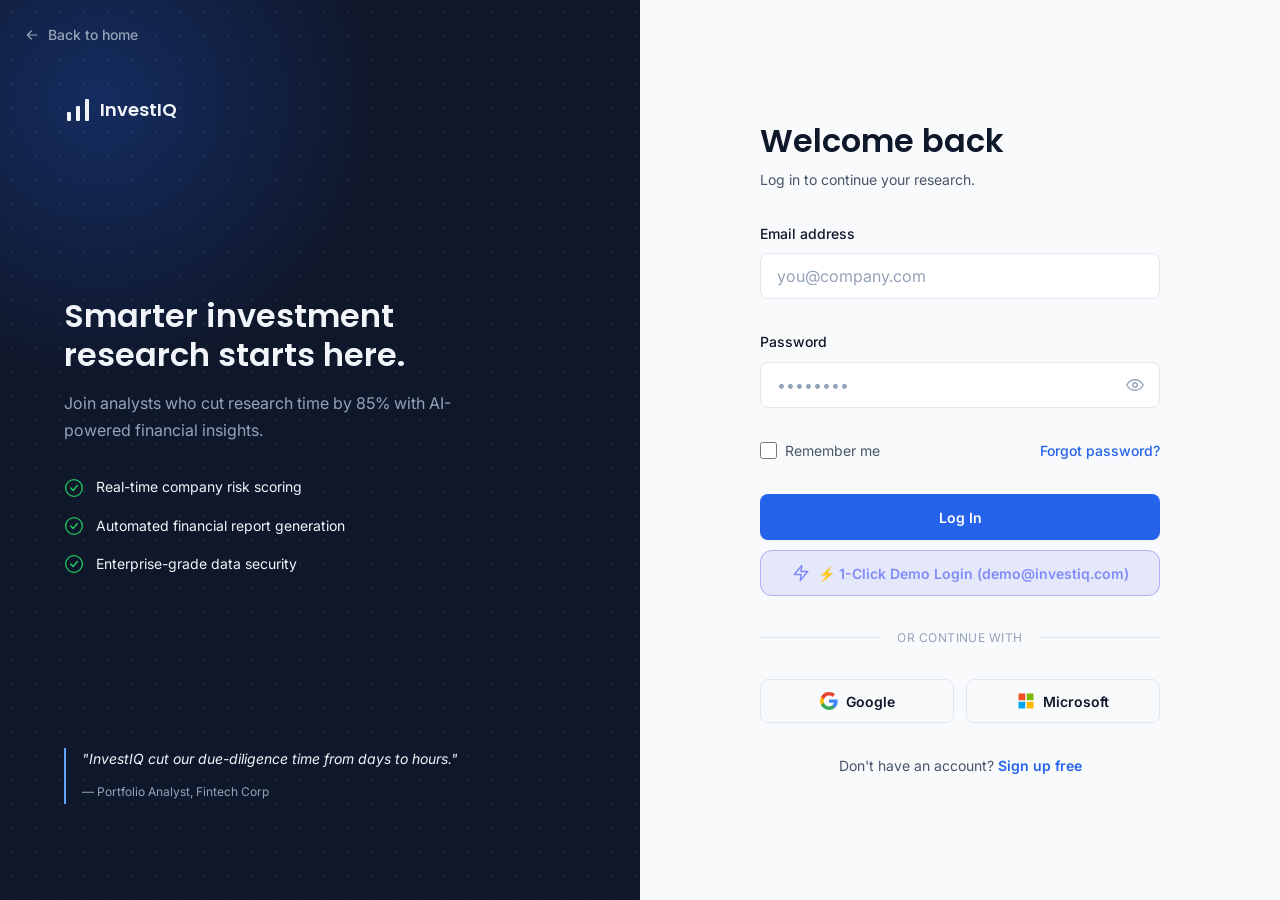
==== commit e5b2032c: "fix: ground AI analysis in verified snapshots and add VERIFIED_SNAPSHOT_V2 build marker" ====
--- a/ai-analysis.html
+++ b/ai-analysis.html
@@ -14,7 +14,7 @@
   <link rel="stylesheet" href="css/base.css" />
   <link rel="stylesheet" href="css/dashboard.css" />
   <link rel="stylesheet" href="css/company-research.css" />
-  <link rel="stylesheet" href="css/ai-analysis.css" />
+  <link rel="stylesheet" href="css/ai-analysis.css?v=verified-snapshot-v2" />
 </head>
 <body>
 
@@ -201,17 +201,83 @@
             </div>
           </section>
 
+          <!-- Legacy Warning Banner -->
+          <div class="panel alert-warning-card" id="aiLegacyWarning" style="display:none; margin-bottom: 1.5rem; background: rgba(245, 158, 11, 0.08); border: 1px solid rgba(245, 158, 11, 0.35); border-radius: 8px; padding: 14px 18px; color: #fbbf24;">
+            <div style="display: flex; align-items: center; justify-content: space-between; flex-wrap: wrap; gap: 10px;">
+              <div style="display: flex; align-items: center; gap: 10px;">
+                <svg width="20" height="20" viewBox="0 0 24 24" fill="none" stroke="currentColor" stroke-width="2"><path d="m21.73 18-8-14a2 2 0 0 0-3.48 0l-8 14A2 2 0 0 0 4 21h16a2 2 0 0 0 1.73-3Z"/><line x1="12" y1="9" x2="12" y2="13"/><line x1="12" y1="17" x2="12.01" y2="17"/></svg>
+                <span><strong>Notice:</strong> This analysis was generated without the current verified-data snapshot and may contain unsupported statements.</span>
+              </div>
+              <button type="button" class="btn btn-secondary btn-sm" id="regenerateAnalysisBtn" style="background: rgba(245, 158, 11, 0.2); border: 1px solid rgba(245, 158, 11, 0.5); color: #fef3c7;">
+                ⚡ Regenerate with Verified Data
+              </button>
+            </div>
+          </div>
+
           <!-- Empty state shown when no ?research_id= is present -->
           <section class="panel" id="aiNoResearchNotice" hidden>
-            <p>No research selected. Start from <a href="company-research.html">Company Research</a> to create one, then come back here to run AI analysis on it.</p>
+            <p>No research selected. Start from <a href="company-research.html">Company Research</a> to select an active company, or pick from your <a href="dashboard.html">Dashboard</a>.</p>
           </section>
 
           <!-- Error / provider-unavailable state -->
           <section class="panel" id="aiErrorNotice" role="alert" hidden></section>
 
           <!-- ==========================================================
-               OVERALL AI SCORE — real ai_score from Gemini (0-100),
-               validated server-side; never a fabricated default.
+               CARD 1: VERIFIED NSE MARKET DATA
+               ========================================================== -->
+          <section class="panel" aria-label="Verified market data" id="aiMarketSection" hidden>
+            <div class="panel__head panel__head--loose" style="display: flex; align-items: center; justify-content: space-between;">
+              <div style="display: flex; align-items: center; gap: 10px;">
+                <h2 class="panel__title">1. Verified Market Data</h2>
+                <span class="badge badge--completed" id="aiMarketSourceBadge">NSE Bhavcopy</span>
+              </div>
+              <span class="field-hint" id="aiMarketDate"></span>
+            </div>
+            <div class="stat-cards financial-summary" id="aiFinancialCards"></div>
+            <div style="margin-top: 1.25rem; padding-top: 1rem; border-top: 1px solid var(--color-border);">
+              <h3 style="font-size: 0.95rem; font-weight: 600; color: var(--color-text); margin-bottom: 0.5rem;">AI Market Assessment</h3>
+              <p id="aiMarketAssessmentText" style="color: var(--color-text-muted); line-height: 1.6;"></p>
+            </div>
+          </section>
+
+          <!-- ==========================================================
+               CARD 2: VERIFIED FINANCIAL STATEMENTS & RATIOS
+               ========================================================== -->
+          <section class="panel" aria-label="Verified financial statements" id="aiStatementsSection" hidden>
+            <div class="panel__head panel__head--loose" style="display: flex; align-items: center; justify-content: space-between;">
+              <div style="display: flex; align-items: center; gap: 10px;">
+                <h2 class="panel__title">2. Verified Financial Statements</h2>
+                <span class="badge" id="aiStatementsSourceBadge">Filings Audit</span>
+              </div>
+              <span class="field-hint" id="aiStatementsPeriod"></span>
+            </div>
+            <div id="aiStatementsContainer"></div>
+            <div style="margin-top: 1.25rem; padding-top: 1rem; border-top: 1px solid var(--color-border);">
+              <h3 style="font-size: 0.95rem; font-weight: 600; color: var(--color-text); margin-bottom: 0.5rem;">AI Fundamental Assessment</h3>
+              <p id="aiFundamentalAssessmentText" style="color: var(--color-text-muted); line-height: 1.6;"></p>
+            </div>
+          </section>
+
+          <!-- ==========================================================
+               CARD 3: VERIFIED NEWS & ANNOUNCEMENTS
+               ========================================================== -->
+          <section class="panel" aria-label="Verified news" id="aiNewsSection" hidden>
+            <div class="panel__head panel__head--loose" style="display: flex; align-items: center; justify-content: space-between;">
+              <div style="display: flex; align-items: center; gap: 10px;">
+                <h2 class="panel__title">3. Verified News &amp; Corporate Headlines</h2>
+                <span class="badge badge--medium" id="aiNewsSourceBadge">Verified Feed</span>
+              </div>
+              <span class="field-hint" id="aiNewsCountBadge"></span>
+            </div>
+            <div id="aiNewsHeadlinesList" style="display: flex; flex-direction: column; gap: 10px; margin-bottom: 1.25rem;"></div>
+            <div style="padding-top: 1rem; border-top: 1px solid var(--color-border);">
+              <h3 style="font-size: 0.95rem; font-weight: 600; color: var(--color-text); margin-bottom: 0.5rem;">AI News Sentiment Synthesis</h3>
+              <p id="aiNewsSentimentText" style="color: var(--color-text-muted); line-height: 1.6;"></p>
+            </div>
+          </section>
+
+          <!-- ==========================================================
+               CARD 4: OVERALL AI ASSESSMENT & DECISION SUMMARY
                ========================================================== -->
           <section class="panel ai-score" aria-label="Overall AI score" id="aiScoreSection" hidden>
             <div class="ai-score__main">
@@ -226,84 +292,49 @@
                 </div>
               </div>
               <div>
-                <h2 class="panel__title">Overall AI Score</h2>
+                <h2 class="panel__title">4. AI Investment Decision Summary</h2>
                 <p class="ai-score__summary" id="aiSummaryText"></p>
-              </div>
-            </div>
-            <p class="field-hint">AI-generated score based only on the financial data and news retrieved for this company — not a guarantee or certified rating.</p>
-          </section>
-
-          <!-- ==========================================================
-               FINANCIAL DATA — real Alpha Vantage quote (same fields
-               shown on Company Research), plus Gemini's plain-language
-               financial_assessment text. No fabricated Revenue/EPS/
-               Cash Flow/Debt/ROE, since the quote endpoint used here
-               doesn't provide them.
-               ========================================================== -->
-          <section aria-label="Financial data" id="aiFinancialSection" hidden>
-            <div class="panel__head panel__head--loose">
-              <h2 class="panel__title">Financial Data</h2>
-            </div>
-            <div class="stat-cards financial-summary" id="aiFinancialCards"></div>
-            <div class="panel" style="margin-top:1rem;">
-              <h3 class="panel__title" style="font-size:0.95rem;">AI Financial Assessment</h3>
-              <p id="aiFinancialAssessment"></p>
-            </div>
-          </section>
-
-          <!-- ==========================================================
-               AI RECOMMENDATION — real recommendation (Buy/Hold/Sell)
-               + ai_score as "confidence", explained with the model's
-               own overall_outlook text. Never phrased as certain.
-               ========================================================== -->
-          <section class="panel ai-recommendation" aria-label="AI recommendation" id="aiRecommendationSection" hidden>
-            <div class="panel__head">
-              <h2 class="panel__title">AI Recommendation</h2>
-              <span class="eyebrow">
-                <svg width="12" height="12" viewBox="0 0 12 12" fill="none" aria-hidden="true"><circle cx="6" cy="6" r="6" fill="currentColor"/></svg>
-                AI Generated
-              </span>
-            </div>
-            <div class="ai-recommendation__body">
-              <div class="ai-recommendation__verdict">
-                <span class="ai-recommendation__verdict-label badge" id="aiRecommendationBadge">--</span>
-                <span class="ai-recommendation__confidence" id="aiRecommendationConfidence"></span>
-              </div>
-              <p class="ai-recommendation__explanation" id="aiOutlookText"></p>
-            </div>
-          </section>
-
-          <!-- ==========================================================
-               RISKS & OPPORTUNITIES — real key_risks/key_opportunities
-               text from Gemini. Renamed from "SWOT Analysis" since the
-               model isn't asked to produce a full four-quadrant SWOT.
-               ========================================================== -->
+                <div style="margin-top: 10px; display: flex; gap: 8px; flex-wrap: wrap;">
+                  <span class="badge" id="aiRecommendationBadge">--</span>
+                  <span class="badge" id="aiConfidenceBadge">Confidence: --</span>
+                  <span class="badge badge--ghost" id="aiActionBadge">Action: --</span>
+                </div>
+              </div>
+            </div>
+            <p class="field-hint" style="margin-top: 12px;">Grounded exclusively in verified exchange price history and verified media headlines.</p>
+          </section>
+
+          <!-- Missing Information Alert (if any) -->
+          <section class="panel" id="aiMissingInfoSection" style="background: rgba(30, 41, 59, 0.5); border-left: 4px solid var(--color-warning);" hidden>
+            <h3 style="font-size: 0.95rem; font-weight: 600; color: #fbbf24; margin-bottom: 0.5rem;">Coverage Gaps &amp; Missing Sections</h3>
+            <ul id="aiMissingInfoList" style="margin: 0; padding-left: 1.25rem; color: var(--color-text-muted); font-size: 0.875rem;"></ul>
+          </section>
+
+          <!-- RISKS & OPPORTUNITIES -->
           <section class="panel swot" aria-label="Risks and opportunities" id="aiRisksSection" hidden>
             <div class="panel__head">
-              <h2 class="panel__title">Risks &amp; Opportunities</h2>
+              <h2 class="panel__title">Verified Risks &amp; Catalysts</h2>
             </div>
             <div class="swot-grid">
               <div class="swot-quadrant swot-quadrant--weakness">
                 <h3 class="swot-quadrant__title">Key Risks</h3>
                 <p id="aiKeyRisks"></p>
+                <ul id="aiKeyRisksList" style="margin-top: 8px; padding-left: 1.2rem; font-size: 0.85rem; color: var(--color-text-muted);"></ul>
               </div>
               <div class="swot-quadrant swot-quadrant--opportunity">
                 <h3 class="swot-quadrant__title">Key Opportunities</h3>
                 <p id="aiKeyOpportunities"></p>
-              </div>
-            </div>
-          </section>
-
-          <!-- ==========================================================
-               NEWS SENTIMENT — real news_sentiment text from Gemini,
-               based on the same articles fetched on Company Research.
-               No fabricated Analyst/Social sentiment sub-scores.
-               ========================================================== -->
-          <section class="panel market-sentiment" aria-label="News sentiment" id="aiNewsSentimentSection" hidden>
+                <ul id="aiPositiveSignalsList" style="margin-top: 8px; padding-left: 1.2rem; font-size: 0.85rem; color: var(--color-text-muted);"></ul>
+              </div>
+            </div>
+          </section>
+
+          <!-- Forward-Looking Outlook -->
+          <section class="panel" id="aiOutlookSection" hidden>
             <div class="panel__head">
-              <h2 class="panel__title">News Sentiment</h2>
-            </div>
-            <p id="aiNewsSentimentText"></p>
+              <h2 class="panel__title">Synthesized Research Outlook</h2>
+            </div>
+            <p id="aiOutlookText" style="line-height: 1.6; color: var(--color-text);"></p>
           </section>
 
           <!-- ==========================================================
@@ -318,7 +349,11 @@
               <svg viewBox="0 0 24 24" fill="none" aria-hidden="true" width="18" height="18"><path d="M7 3h7l5 5v13H7V3Z" stroke="currentColor" stroke-width="1.8" stroke-linejoin="round"/><path d="M14 3v5h5" stroke="currentColor" stroke-width="1.8" stroke-linecap="round"/></svg>
               <span class="btn-label">Export</span>
             </button>
-          </section>
+          <!-- Build Metadata Footer -->
+          <footer class="ai-build-footer" style="margin-top: 2.5rem; padding: 1rem 0; border-top: 1px solid var(--color-border); display: flex; justify-content: space-between; align-items: center; font-size: 0.75rem; color: var(--color-text-muted);">
+            <span>InvestIQ Verified Intelligence Engine</span>
+            <span class="badge badge--ghost" id="buildMarkerBadge" style="font-family: monospace; font-size: 0.7rem; padding: 2px 8px; border: 1px solid var(--color-border);">BUILD: VERIFIED_SNAPSHOT_V2</span>
+          </footer>
 
         </main>
       </div>
@@ -327,6 +362,6 @@
 
   <script src="js/config.js" defer></script>
   <script src="js/dashboard.js" defer></script>
-  <script src="js/ai-analysis.js" defer></script>
+  <script src="js/ai-analysis.js?v=verified-snapshot-v2" defer></script>
 </body>
 </html>
--- a/css/company-research.css
+++ b/css/company-research.css
@@ -461,4 +461,248 @@
   .research-actions .btn {
     width: 100%;
   }
+}
+
+/* ==========================================================================
+   PHASE 2B: STORED MARKET DATA & SVG CHART
+   ========================================================================== */
+
+.market-badges {
+  display: flex;
+  align-items: center;
+  gap: var(--space-2, 8px);
+  flex-wrap: wrap;
+  margin-top: 4px;
+}
+
+.market-badge {
+  display: inline-flex;
+  align-items: center;
+  padding: 2px 8px;
+  font-size: var(--fs-xs, 0.75rem);
+  font-weight: var(--fw-semibold, 600);
+  border-radius: var(--radius-full, 9999px);
+  background: var(--color-bg, #f1f5f9);
+  color: var(--color-text-secondary, #475569);
+  border: 1px solid var(--color-border, #e2e8f0);
+}
+
+.market-badge--eod {
+  background: rgba(37, 99, 235, 0.08);
+  color: var(--color-primary, #2563eb);
+  border-color: rgba(37, 99, 235, 0.2);
+}
+
+.market-badge--unadjusted {
+  background: rgba(234, 179, 8, 0.1);
+  color: #854d0e;
+  border-color: rgba(234, 179, 8, 0.25);
+}
+
+/* Big price highlight */
+.price-highlight {
+  display: flex;
+  align-items: baseline;
+  gap: var(--space-3, 12px);
+  margin-bottom: var(--space-4, 16px);
+  flex-wrap: wrap;
+}
+
+.price-highlight__value {
+  font-size: var(--fs-3xl, 2rem);
+  font-weight: var(--fw-bold, 700);
+  font-family: var(--font-display, var(--font-body));
+  color: var(--color-text-primary, #0f172a);
+}
+
+.price-highlight__change {
+  font-size: var(--fs-base, 1rem);
+  font-weight: var(--fw-semibold, 600);
+}
+
+.price-highlight__change--pos {
+  color: var(--color-success, #16a34a);
+}
+
+.price-highlight__change--neg {
+  color: var(--color-danger, #dc2626);
+}
+
+.price-highlight__change--neutral {
+  color: var(--color-text-muted, #64748b);
+}
+
+/* Range selector */
+.chart-controls {
+  display: flex;
+  align-items: center;
+  justify-content: space-between;
+  gap: var(--space-4, 16px);
+  flex-wrap: wrap;
+  margin-bottom: var(--space-4, 16px);
+}
+
+.range-buttons, .price-mode-buttons {
+  display: inline-flex;
+  gap: 2px;
+  background: var(--color-bg, #f8fafc);
+  padding: 3px;
+  border-radius: var(--radius-sm, 6px);
+  border: 1px solid var(--color-border, #e2e8f0);
+}
+
+.range-btn, .mode-btn {
+  background: transparent;
+  border: none;
+  padding: 4px 10px;
+  font-size: var(--fs-xs, 0.75rem);
+  font-weight: var(--fw-semibold, 600);
+  color: var(--color-text-secondary, #475569);
+  border-radius: 4px;
+  cursor: pointer;
+  transition: background var(--duration-fast, 150ms), color var(--duration-fast, 150ms);
+}
+
+.range-btn:hover, .mode-btn:hover {
+  color: var(--color-text-primary, #0f172a);
+}
+
+.range-btn.is-active, .mode-btn.is-active {
+  background: var(--color-surface, #ffffff);
+  color: var(--color-primary, #2563eb);
+  box-shadow: 0 1px 3px rgba(0, 0, 0, 0.08);
+}
+
+.range-btn:focus-visible, .mode-btn:focus-visible {
+  outline: 2px solid var(--color-primary, #2563eb);
+  outline-offset: 1px;
+}
+
+/* SVG Chart container */
+.chart-card {
+  background: var(--color-surface, #ffffff);
+  border: 1px solid var(--color-border, #e2e8f0);
+  border-radius: var(--radius-md, 8px);
+  padding: var(--space-5, 20px);
+  margin-bottom: var(--space-6, 24px);
+}
+
+.svg-chart-container {
+  position: relative;
+  width: 100%;
+  height: 280px;
+  overflow: hidden;
+}
+
+.svg-chart {
+  width: 100%;
+  height: 100%;
+  overflow: visible;
+}
+
+.chart-line {
+  fill: none;
+  stroke: var(--color-primary, #2563eb);
+  stroke-width: 2.5;
+  stroke-linejoin: round;
+  stroke-linecap: round;
+}
+
+.chart-area {
+  fill: url(#chartGradient);
+  opacity: 0.15;
+}
+
+.chart-gridline {
+  stroke: var(--color-border, #e2e8f0);
+  stroke-width: 1;
+  stroke-dasharray: 4 4;
+}
+
+.chart-axis-text {
+  font-size: 11px;
+  fill: var(--color-text-muted, #64748b);
+  font-family: var(--font-body, system-ui, sans-serif);
+}
+
+.chart-dot {
+  fill: var(--color-primary, #2563eb);
+  stroke: var(--color-surface, #ffffff);
+  stroke-width: 2;
+  cursor: pointer;
+  transition: r 150ms ease;
+}
+
+.chart-dot:hover {
+  r: 6;
+}
+
+/* Chart empty & single point message */
+.chart-status-message {
+  display: flex;
+  flex-direction: column;
+  align-items: center;
+  justify-content: center;
+  height: 200px;
+  text-align: center;
+  color: var(--color-text-secondary, #64748b);
+  padding: var(--space-4, 16px);
+}
+
+.chart-status-message p {
+  margin: 4px 0 0 0;
+  font-size: var(--fs-sm, 0.875rem);
+}
+
+/* Unadjusted disclaimer banner */
+.unadjusted-disclaimer {
+  display: flex;
+  align-items: flex-start;
+  gap: var(--space-3, 12px);
+  background: #fefce8;
+  border: 1px solid #fef08a;
+  color: #713f12;
+  padding: 10px 14px;
+  border-radius: var(--radius-sm, 6px);
+  font-size: var(--fs-xs, 0.75rem);
+  line-height: 1.5;
+  margin-top: var(--space-4, 16px);
+}
+
+.unadjusted-disclaimer svg {
+  flex-shrink: 0;
+  margin-top: 1px;
+  color: #ca8a04;
+}
+
+/* Screen reader accessible data table */
+.sr-data-table {
+  width: 100%;
+  border-collapse: collapse;
+  font-size: var(--fs-xs, 0.75rem);
+  margin-top: var(--space-3, 12px);
+}
+
+.sr-data-table th, .sr-data-table td {
+  padding: 6px 10px;
+  border-bottom: 1px solid var(--color-border, #e2e8f0);
+  text-align: left;
+}
+
+.sr-data-table th {
+  background: var(--color-bg, #f8fafc);
+  font-weight: 600;
+  color: var(--color-text-secondary, #475569);
+}
+
+.sr-only {
+  position: absolute;
+  width: 1px;
+  height: 1px;
+  padding: 0;
+  margin: -1px;
+  overflow: hidden;
+  clip: rect(0, 0, 0, 0);
+  white-space: nowrap;
+  border: 0;
 }
